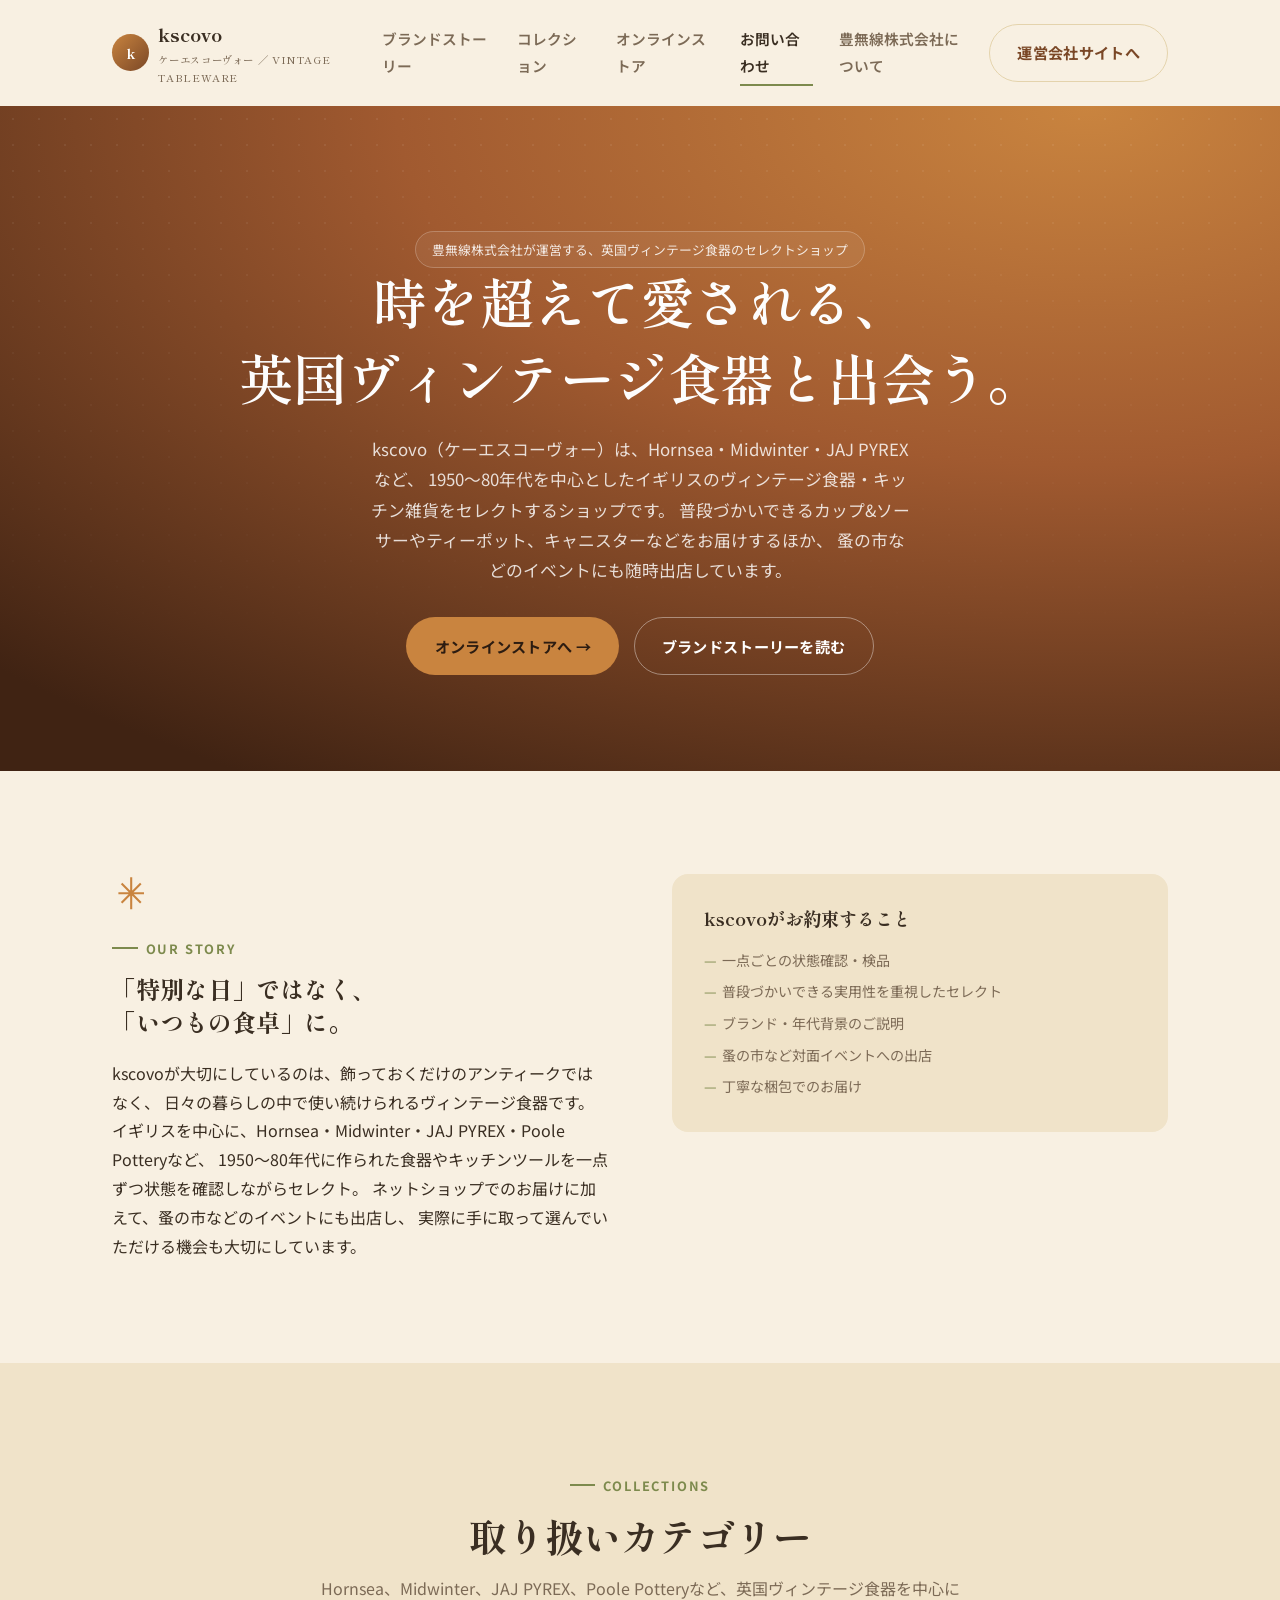
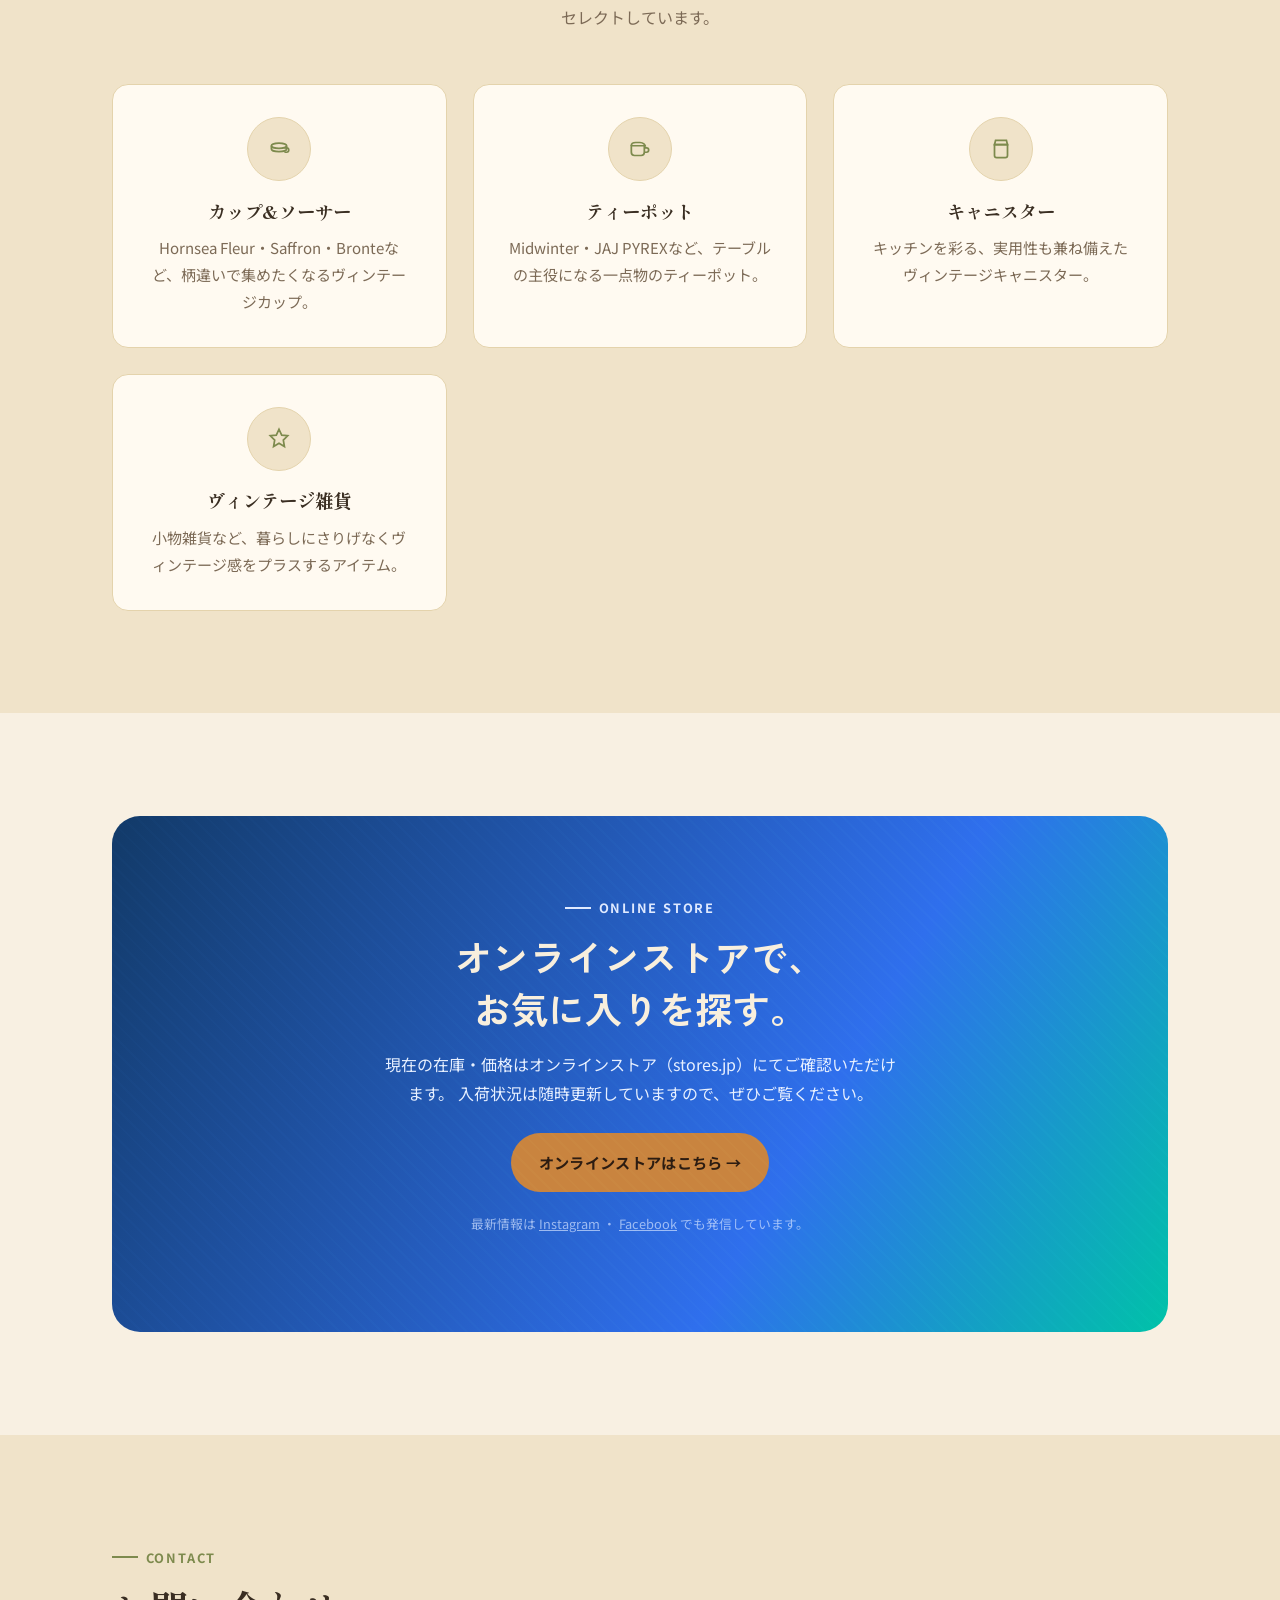
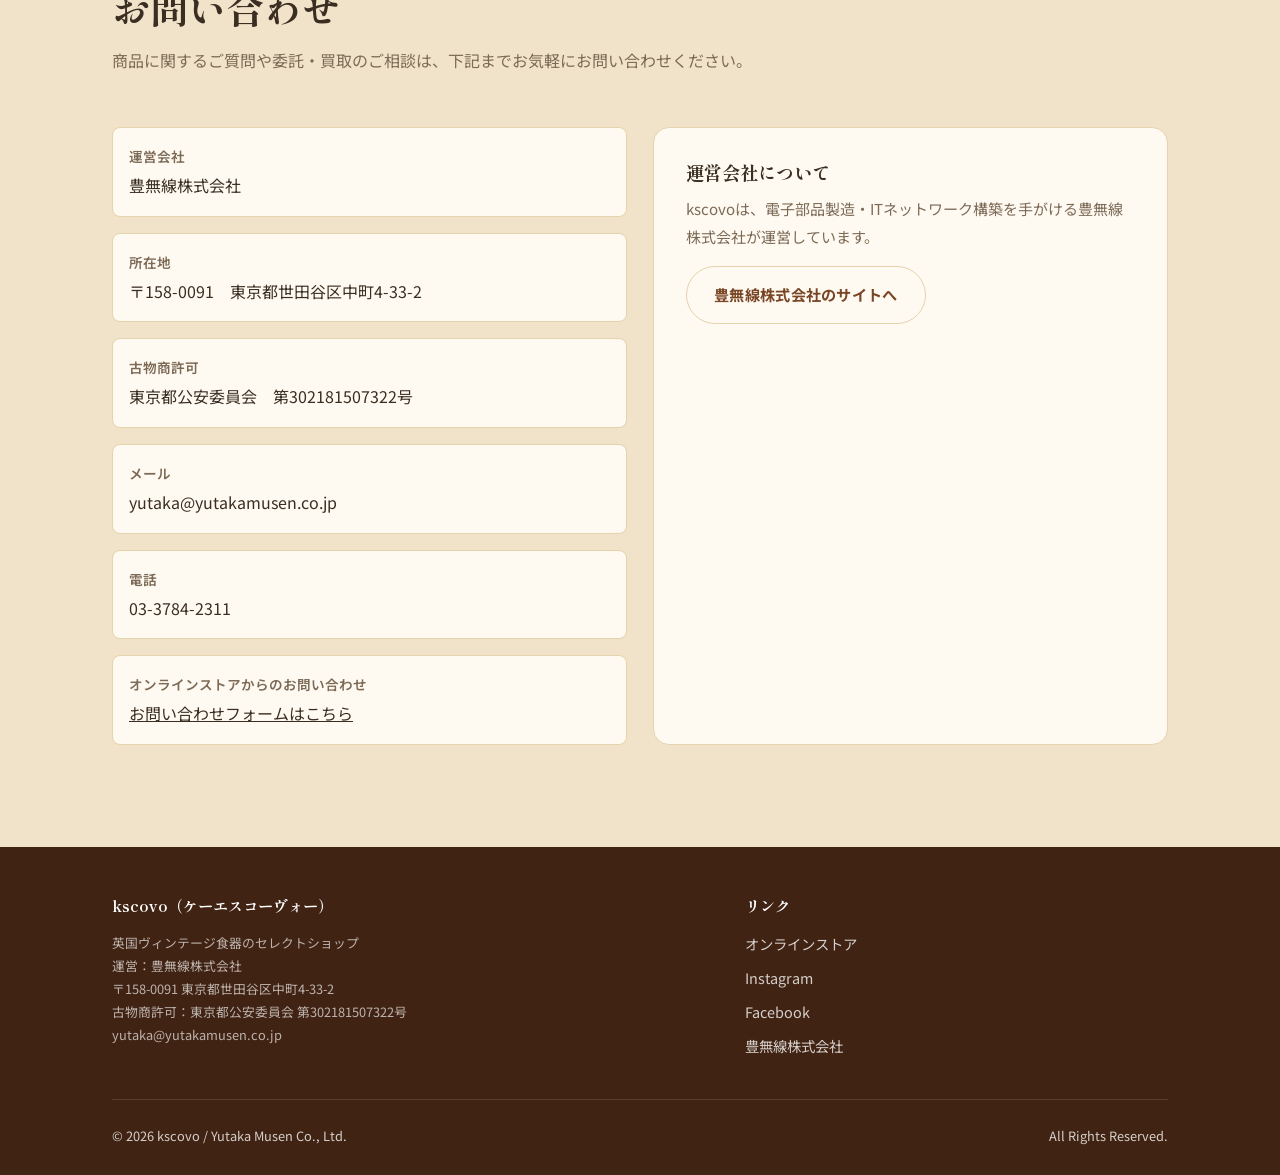
==== kscovo.html @ 1d4fbcd5 "Add files via upload" ====
<!DOCTYPE html>
<html lang="ja">
<head>
<meta charset="UTF-8">
<meta name="viewport" content="width=device-width, initial-scale=1.0">
<title>kscovo（ケーエスコーヴォー）| 英国ヴィンテージ食器のセレクトショップ ー 豊無線株式会社</title>
<meta name="description" content="kscovo（ケーエスコーヴォー）は、イギリスを中心とした1950〜80年代のヨーロッパ食器・キッチン雑貨を扱うヴィンテージセレクトショップです。豊無線株式会社が運営。">

<link rel="preconnect" href="https://fonts.googleapis.com">
<link rel="preconnect" href="https://fonts.gstatic.com" crossorigin>
<link href="https://fonts.googleapis.com/css2?family=Noto+Sans+JP:wght@400;500;600;700;800&family=Zen+Kaku+Gothic+New:wght@500;700;900&family=Shippori+Mincho:wght@500;600;700&display=swap" rel="stylesheet">

<link rel="stylesheet" href="style.css">
</head>
<body class="theme-kscovo">

<header class="site-header" data-header>
  <div class="container">
    <a class="brand" href="#top">
      <span class="brand-mark">k</span>
      <span>
        kscovo
        <small>ケーエスコーヴォー ／ VINTAGE TABLEWARE</small>
      </span>
    </a>

    <nav class="nav-links" data-nav-links>
      <a href="#story">ブランドストーリー</a>
      <a href="#collections">コレクション</a>
      <a href="#shop">オンラインストア</a>
      <a href="#contact">お問い合わせ</a>
      <a href="index.html">豊無線株式会社について</a>
    </nav>

    <div class="nav-cta">
      <a class="btn btn-outline" href="index.html">運営会社サイトへ</a>
      <button class="nav-toggle" data-nav-toggle aria-label="メニューを開く" aria-expanded="false">
        <span></span>
      </button>
    </div>
  </div>
</header>

<main id="top">

  <!-- ================= HERO ================= -->
  <section class="hero">
    <div class="container" style="text-align:center; max-width:56rem; margin-inline:auto;">
      <div class="reveal is-visible">
        <span class="hero-badge" style="margin-bottom:1.5rem;">豊無線株式会社が運営する、英国ヴィンテージ食器のセレクトショップ</span>
        <h1 style="font-family:'Shippori Mincho',serif; font-weight:600;">時を超えて愛される、<br>英国ヴィンテージ食器と出会う。</h1>
        <p class="lead" style="margin-inline:auto;">
          kscovo（ケーエスコーヴォー）は、Hornsea・Midwinter・JAJ PYREXなど、
          1950〜80年代を中心としたイギリスのヴィンテージ食器・キッチン雑貨をセレクトするショップです。
          普段づかいできるカップ&amp;ソーサーやティーポット、キャニスターなどをお届けするほか、
          蚤の市などのイベントにも随時出店しています。
        </p>
        <div class="hero-actions" style="justify-content:center;">
          <a class="btn btn-accent" href="https://kscovo.stores.jp/" target="_blank" rel="noopener">オンラインストアへ →</a>
          <a class="btn btn-ghost" href="#story">ブランドストーリーを読む</a>
        </div>
      </div>
    </div>
  </section>

  <!-- ================= ブランドストーリー ================= -->
  <section class="section" id="story">
    <div class="container">
      <div class="about-lead">
        <div class="reveal">
          <svg class="ornament" viewBox="0 0 24 24" fill="none" stroke="currentColor" stroke-width="1.3"><path d="M12 2v20M4 12h16M6 6l12 12M18 6L6 18"/></svg>
          <span class="eyebrow">Our Story</span>
          <h2>「特別な日」ではなく、<br>「いつもの食卓」に。</h2>
          <p style="margin-top:1.25rem;">
            kscovoが大切にしているのは、飾っておくだけのアンティークではなく、
            日々の暮らしの中で使い続けられるヴィンテージ食器です。
            イギリスを中心に、Hornsea・Midwinter・JAJ PYREX・Poole Potteryなど、
            1950〜80年代に作られた食器やキッチンツールを一点ずつ状態を確認しながらセレクト。
            ネットショップでのお届けに加えて、蚤の市などのイベントにも出店し、
            実際に手に取って選んでいただける機会も大切にしています。
          </p>
        </div>
        <div class="reveal">
          <div class="card" style="background:var(--color-bg-alt); border:none;">
            <h3 style="margin-bottom:1rem;">kscovoがお約束すること</h3>
            <ul style="margin-top:0;">
              <li>一点ごとの状態確認・検品</li>
              <li>普段づかいできる実用性を重視したセレクト</li>
              <li>ブランド・年代背景のご説明</li>
              <li>蚤の市など対面イベントへの出店</li>
              <li>丁寧な梱包でのお届け</li>
            </ul>
          </div>
        </div>
      </div>
    </div>
  </section>

  <!-- ================= コレクション ================= -->
  <section class="section section--alt" id="collections">
    <div class="container">
      <div class="section-head center reveal">
        <span class="eyebrow">Collections</span>
        <h2>取り扱いカテゴリー</h2>
        <p>Hornsea、Midwinter、JAJ PYREX、Poole Potteryなど、英国ヴィンテージ食器を中心にセレクトしています。</p>
      </div>

      <div class="grid grid-3">
        <div class="card icon-card reveal">
          <div class="icon-circle" aria-hidden="true">
            <svg width="26" height="26" viewBox="0 0 24 24" fill="none" stroke="currentColor" stroke-width="1.6"><ellipse cx="12" cy="9" rx="7" ry="2.5"/><path d="M5 9v3c0 1.4 3.1 2.5 7 2.5s7-1.1 7-2.5V9"/><path d="M17 11h2a2 2 0 0 1 0 4h-2"/></svg>
          </div>
          <h3>カップ&amp;ソーサー</h3>
          <p>Hornsea Fleur・Saffron・Bronteなど、柄違いで集めたくなるヴィンテージカップ。</p>
        </div>
        <div class="card icon-card reveal">
          <div class="icon-circle" aria-hidden="true">
            <svg width="26" height="26" viewBox="0 0 24 24" fill="none" stroke="currentColor" stroke-width="1.6"><path d="M4 9c0-2 2-3 4-3h4c3 0 5 2 5 4"/><path d="M4 9h12v6a3 3 0 0 1-3 3H7a3 3 0 0 1-3-3V9Z"/><path d="M16 11h2a2 2 0 0 1 0 4h-2"/></svg>
          </div>
          <h3>ティーポット</h3>
          <p>Midwinter・JAJ PYREXなど、テーブルの主役になる一点物のティーポット。</p>
        </div>
        <div class="card icon-card reveal">
          <div class="icon-circle" aria-hidden="true">
            <svg width="26" height="26" viewBox="0 0 24 24" fill="none" stroke="currentColor" stroke-width="1.6"><path d="M7 4h10l1 4H6l1-4Z"/><path d="M6 8h12v10a2 2 0 0 1-2 2H8a2 2 0 0 1-2-2V8Z"/></svg>
          </div>
          <h3>キャニスター</h3>
          <p>キッチンを彩る、実用性も兼ね備えたヴィンテージキャニスター。</p>
        </div>
        <div class="card icon-card reveal">
          <div class="icon-circle" aria-hidden="true">
            <svg width="26" height="26" viewBox="0 0 24 24" fill="none" stroke="currentColor" stroke-width="1.6"><path d="M12 3l2.5 5.5L20 9l-4 4 1 6-5-3-5 3 1-6-4-4 5.5-.5L12 3Z"/></svg>
          </div>
          <h3>ヴィンテージ雑貨</h3>
          <p>小物雑貨など、暮らしにさりげなくヴィンテージ感をプラスするアイテム。</p>
        </div>
      </div>
    </div>
  </section>

  <!-- ================= オンラインストア誘導 ================= -->
  <section class="section" id="shop">
    <div class="container">
      <div class="kscovo-teaser reveal" style="background:linear-gradient(120deg,#123a68,#2f6fed 65%,#00c2a8); grid-template-columns:1fr;">
        <div class="text-center" style="max-width:36rem;margin-inline:auto;">
          <span class="eyebrow" style="color:#dfeaff;">Online Store</span>
          <h2 style="font-family:'Zen Kaku Gothic New',sans-serif;">オンラインストアで、<br>お気に入りを探す。</h2>
          <p style="color:#e7f0ff;">
            現在の在庫・価格はオンラインストア（stores.jp）にてご確認いただけます。
            入荷状況は随時更新していますので、ぜひご覧ください。
          </p>
          <a class="btn btn-accent" href="https://kscovo.stores.jp/" target="_blank" rel="noopener">オンラインストアはこちら →</a>
          <p class="small-note" style="color:#cfe0ffb3;margin-top:1.25rem;">
            最新情報は
            <a href="https://instagram.com/kscovo12/" target="_blank" rel="noopener" style="text-decoration:underline;">Instagram</a>
            ・
            <a href="https://www.facebook.com/Kscovo-765673630228740" target="_blank" rel="noopener" style="text-decoration:underline;">Facebook</a>
            でも発信しています。
          </p>
        </div>
      </div>
    </div>
  </section>

  <!-- ================= お問い合わせ ================= -->
  <section class="section section--alt" id="contact">
    <div class="container">
      <div class="section-head reveal">
        <span class="eyebrow">Contact</span>
        <h2>お問い合わせ</h2>
        <p>商品に関するご質問や委託・買取のご相談は、下記までお気軽にお問い合わせください。</p>
      </div>

      <div class="contact-grid reveal">
        <ul class="contact-list">
          <li>
            <div>
              <b>運営会社</b>
              豊無線株式会社
            </div>
          </li>
          <li>
            <div>
              <b>所在地</b>
              〒158-0091　東京都世田谷区中町4-33-2
            </div>
          </li>
          <li>
            <div>
              <b>古物商許可</b>
              東京都公安委員会　第302181507322号
            </div>
          </li>
          <li>
            <div>
              <b>メール</b>
              yutaka@yutakamusen.co.jp
            </div>
          </li>
          <li>
            <div>
              <b>電話</b>
              03-3784-2311
            </div>
          </li>
          <li>
            <div>
              <b>オンラインストアからのお問い合わせ</b>
              <a href="https://kscovo.stores.jp/inquiry" target="_blank" rel="noopener" style="text-decoration:underline;">お問い合わせフォームはこちら</a>
            </div>
          </li>
        </ul>
        <div class="card" style="background:var(--color-surface);">
          <h3>運営会社について</h3>
          <p>kscovoは、電子部品製造・ITネットワーク構築を手がける豊無線株式会社が運営しています。</p>
          <a class="btn btn-outline" href="index.html" style="margin-top:1rem;">豊無線株式会社のサイトへ</a>
        </div>
      </div>
    </div>
  </section>
</main>

<footer class="site-footer">
  <div class="container">
    <div class="footer-grid" style="grid-template-columns:1.4fr 1fr;">
      <div>
        <h4>kscovo（ケーエスコーヴォー）</h4>
        <p class="small-note" style="color:rgba(255,255,255,.65);max-width:26rem;">
          英国ヴィンテージ食器のセレクトショップ<br>
          運営：豊無線株式会社<br>
          〒158-0091 東京都世田谷区中町4-33-2<br>
          古物商許可：東京都公安委員会 第302181507322号<br>
          yutaka@yutakamusen.co.jp
        </p>
      </div>
      <div>
        <h4>リンク</h4>
        <ul>
          <li><a href="https://kscovo.stores.jp/" target="_blank" rel="noopener">オンラインストア</a></li>
          <li><a href="https://instagram.com/kscovo12/" target="_blank" rel="noopener">Instagram</a></li>
          <li><a href="https://www.facebook.com/Kscovo-765673630228740" target="_blank" rel="noopener">Facebook</a></li>
          <li><a href="index.html">豊無線株式会社</a></li>
        </ul>
      </div>
    </div>
    <div class="footer-bottom">
      <span>&copy; <span data-year>2026</span> kscovo / Yutaka Musen Co., Ltd.</span>
      <span>All Rights Reserved.</span>
    </div>
  </div>
</footer>

<script src="script.js"></script>
</body>
</html>
---- style.css ----
/* =========================================================
   豊無線株式会社 コーポレートサイト / kscovo ブランドサイト 共通CSS
   - ビルド不要の素の CSS のみ。CDNはGoogle Fontsのみ利用（無料・維持コストほぼ0）
   - body の class (theme-corp / theme-kscovo) で配色・フォントを切替える
     ことで、1本のCSSファイルで「本業サイト」と「kscovoブランド」の
     まったく違う世界観を両立させています。
   ========================================================= */

:root{
  --font-sans: "Noto Sans JP", "Hiragino Kaku Gothic ProN", sans-serif;
  --font-display: "Zen Kaku Gothic New", var(--font-sans);

  --container: 1120px;
  --radius-sm: 8px;
  --radius-md: 16px;
  --radius-lg: 28px;
  --gap: clamp(1rem, 2vw, 1.75rem);
  --section-pad: clamp(3.5rem, 8vw, 7rem);
  --ease: cubic-bezier(.4,0,.2,1);
}

/* ---------- テーマ: 豊無線（本業サイト） ---------- */
body.theme-corp{
  --color-bg: #f6f9fc;
  --color-bg-alt: #eaf0f7;
  --color-surface: #ffffff;
  --color-text: #17222e;
  --color-text-muted: #56677a;
  --color-primary: #123a68;
  --color-primary-dark: #0b2444;
  --color-accent: #00c2a8;
  --color-accent-2: #2f6fed;
  --color-border: #dde6ef;
  --hero-gradient: radial-gradient(120% 120% at 10% 0%, #123a68 0%, #0b2444 45%, #071626 100%);
}

/* ---------- テーマ: kscovo（1950-80s 英国ヴィンテージ食器ブランド） ---------- */
/* 実店舗 kscovo.stores.jp のテイスト(Hornsea/Midwinterなどの英国ヴィンテージ
   食器らしい、マスタード×テラコッタ×オリーブの温かみあるレトロトーン)に寄せています */
body.theme-kscovo{
  --font-display: "Shippori Mincho", serif;
  --color-bg: #f8f0e2;
  --color-bg-alt: #f0e3c9;
  --color-surface: #fffaf1;
  --color-text: #3a2e22;
  --color-text-muted: #7c6a56;
  --color-primary: #7a4726;
  --color-primary-dark: #402313;
  --color-accent: #c9843f;
  --color-accent-2: #7d8a4d;
  --color-border: #e4d3ac;
  --hero-gradient: radial-gradient(120% 120% at 85% 0%, #c9843f 0%, #a15a30 45%, #402313 100%);
}

*,*::before,*::after{ box-sizing:border-box; }
html{ scroll-behavior:smooth; }
@media (prefers-reduced-motion: reduce){
  html{ scroll-behavior:auto; }
  *{ animation-duration:.001ms !important; transition-duration:.001ms !important; }
}

body{
  margin:0;
  font-family:var(--font-sans);
  background:var(--color-bg);
  color:var(--color-text);
  line-height:1.8;
  -webkit-font-smoothing:antialiased;
  font-size:16px;
}

img,svg{ display:block; max-width:100%; }
a{ color:inherit; text-decoration:none; }
ul{ margin:0; padding:0; list-style:none; }
h1,h2,h3,h4{ font-family:var(--font-display); line-height:1.4; margin:0; }
p{ margin:0; }

.container{
  width:100%;
  max-width:var(--container);
  margin-inline:auto;
  padding-inline:clamp(1.25rem, 4vw, 2rem);
}

.section{ padding-block:var(--section-pad); }
.section--alt{ background:var(--color-bg-alt); }

.eyebrow{
  display:inline-flex; align-items:center; gap:.5rem;
  font-size:.8rem; letter-spacing:.14em; font-weight:700;
  color:var(--color-accent-2, var(--color-accent));
  text-transform:uppercase;
  margin-bottom:.75rem;
}
.eyebrow::before{ content:""; width:1.6rem; height:2px; background:currentColor; display:inline-block; }

.section-head{ max-width:640px; margin-bottom:clamp(2rem,5vw,3.25rem); }
.section-head h2{ font-size:clamp(1.6rem,3.2vw,2.4rem); margin-bottom:.75rem; }
.section-head p{ color:var(--color-text-muted); font-size:1rem; }
.section-head.center{ margin-inline:auto; text-align:center; }

/* ---------- ボタン ---------- */
.btn{
  display:inline-flex; align-items:center; gap:.6rem;
  padding:.9rem 1.7rem; border-radius:999px;
  font-weight:700; font-size:.95rem; letter-spacing:.02em;
  border:1px solid transparent; cursor:pointer;
  transition:transform .25s var(--ease), box-shadow .25s var(--ease), background .25s var(--ease), color .25s var(--ease);
  white-space:nowrap;
}
.btn:hover{ transform:translateY(-2px); }
.btn-primary{ background:var(--color-primary); color:#fff; box-shadow:0 10px 24px -10px color-mix(in srgb, var(--color-primary) 70%, transparent); }
.btn-primary:hover{ background:var(--color-primary-dark); }
.btn-accent{ background:var(--color-accent); color:#0b2444; }
.theme-kscovo .btn-accent{ color:#2c1c11; }
.btn-accent:hover{ filter:brightness(1.08); }
.btn-ghost{ background:transparent; color:var(--color-on-dark, #fff); border-color:color-mix(in srgb, currentColor 40%, transparent); }
.btn-outline{ background:transparent; color:var(--color-primary); border-color:var(--color-border); }
.btn-outline:hover{ background:var(--color-surface); border-color:var(--color-primary); }
.btn-block{ width:100%; justify-content:center; }

/* ---------- ヘッダー / ナビ ---------- */
.site-header{
  position:sticky; top:0; z-index:100;
  padding-block:1.1rem;
  transition:background .3s var(--ease), box-shadow .3s var(--ease), padding .3s var(--ease), backdrop-filter .3s var(--ease);
}
.site-header .container{ display:flex; align-items:center; justify-content:space-between; gap:1rem; }
.site-header.is-scrolled{
  background:color-mix(in srgb, var(--color-bg) 82%, transparent);
  backdrop-filter:blur(14px);
  box-shadow:0 8px 24px -18px rgba(0,0,0,.35);
  padding-block:.7rem;
}
.brand{ display:flex; align-items:center; gap:.6rem; font-family:var(--font-display); font-weight:800; font-size:1.15rem; }
.brand-mark{
  width:2.3rem; height:2.3rem; border-radius:9px;
  background:linear-gradient(135deg, var(--color-primary), var(--color-accent));
  color:#fff; display:flex; align-items:center; justify-content:center;
  font-size:.85rem; font-weight:800; letter-spacing:-.02em;
  flex:none;
}
.theme-kscovo .brand-mark{ border-radius:50%; background:linear-gradient(135deg, var(--color-accent), var(--color-primary)); }
.brand small{ display:block; font-size:.65rem; font-weight:500; color:var(--color-text-muted); letter-spacing:.06em; }

.nav-links{ display:flex; align-items:center; gap:clamp(1rem,2vw,2rem); }
.nav-links a{
  font-size:.92rem; font-weight:600; color:var(--color-text-muted);
  position:relative; padding:.3rem 0; transition:color .2s;
}
.nav-links a::after{
  content:""; position:absolute; left:0; bottom:-2px; height:2px; width:0;
  background:var(--color-accent-2, var(--color-accent)); transition:width .25s var(--ease);
}
.nav-links a:hover,.nav-links a.active{ color:var(--color-text); }
.nav-links a:hover::after,.nav-links a.active::after{ width:100%; }
.nav-cta{ display:flex; align-items:center; gap:.75rem; }

.nav-toggle{
  display:none; width:2.6rem; height:2.6rem; border-radius:8px;
  border:1px solid var(--color-border); background:var(--color-surface);
  align-items:center; justify-content:center; cursor:pointer;
}
.nav-toggle span, .nav-toggle span::before, .nav-toggle span::after{
  content:""; display:block; width:18px; height:2px; background:var(--color-text);
  position:relative; transition:transform .25s var(--ease), opacity .25s var(--ease);
}
.nav-toggle span::before{ position:absolute; top:-6px; }
.nav-toggle span::after{ position:absolute; top:6px; }
.nav-toggle[aria-expanded="true"] span{ background:transparent; }
.nav-toggle[aria-expanded="true"] span::before{ transform:translateY(6px) rotate(45deg); }
.nav-toggle[aria-expanded="true"] span::after{ transform:translateY(-6px) rotate(-45deg); }

@media (max-width: 860px){
  .nav-links{
    position:fixed; inset:0 0 0 auto; width:min(78vw,320px); height:100vh;
    background:var(--color-surface); flex-direction:column; align-items:flex-start;
    padding:6.5rem 2rem 2rem; gap:1.5rem; box-shadow:-16px 0 40px -20px rgba(0,0,0,.35);
    transform:translateX(100%); transition:transform .35s var(--ease);
  }
  .nav-links.is-open{ transform:translateX(0); }
  .nav-toggle{ display:inline-flex; }
  .nav-cta .btn-outline{ display:none; }
}

/* ---------- ヒーロー ---------- */
.hero{
  position:relative; overflow:hidden; color:#fdfdfd;
  background:var(--hero-gradient);
  padding-block:clamp(4.5rem,10vw,8rem) clamp(3.5rem,8vw,6rem);
}
.hero::before{
  content:""; position:absolute; inset:0; opacity:.5; pointer-events:none;
  background-image:radial-gradient(rgba(255,255,255,.14) 1px, transparent 1px);
  background-size:26px 26px;
  mask-image:linear-gradient(to bottom, black, transparent 85%);
}
.hero-grid{ position:relative; display:grid; gap:clamp(2rem,5vw,3rem); grid-template-columns:1.1fr .9fr; align-items:center; }
.hero h1{ font-size:clamp(2rem,4.6vw,3.4rem); letter-spacing:-.01em; margin-bottom:1.2rem; }
.hero h1 em{ font-style:normal; color:var(--color-accent); }
.hero p.lead{ color:rgba(255,255,255,.82); font-size:1.05rem; max-width:34rem; margin-bottom:2rem; }
.hero-actions{ display:flex; flex-wrap:wrap; gap:.9rem; }
.hero-badges{ display:flex; flex-wrap:wrap; gap:.6rem; margin-top:2.5rem; }
.hero-badge{
  border:1px solid rgba(255,255,255,.22); border-radius:999px; padding:.5rem 1rem;
  font-size:.8rem; color:rgba(255,255,255,.85); background:rgba(255,255,255,.06);
}
.hero-panel{
  background:rgba(255,255,255,.06); border:1px solid rgba(255,255,255,.16);
  border-radius:var(--radius-lg); padding:clamp(1.5rem,3vw,2.25rem);
  backdrop-filter:blur(6px);
}
.hero-panel dl{ display:grid; grid-template-columns:auto 1fr; gap:.9rem 1.2rem; margin:0; }
.hero-panel dt{ color:rgba(255,255,255,.6); font-size:.82rem; }
.hero-panel dd{ margin:0; font-weight:700; font-size:.95rem; }
@media (max-width:860px){ .hero-grid{ grid-template-columns:1fr; } }

/* ---------- カード共通 ---------- */
.grid{ display:grid; gap:var(--gap); }
.grid-3{ grid-template-columns:repeat(3,1fr); }
.grid-2{ grid-template-columns:repeat(2,1fr); }
@media (max-width:960px){ .grid-3{ grid-template-columns:repeat(2,1fr); } }
@media (max-width:640px){ .grid-3, .grid-2{ grid-template-columns:1fr; } }

.card{
  background:var(--color-surface); border:1px solid var(--color-border);
  border-radius:var(--radius-md); padding:clamp(1.5rem,2.6vw,2rem);
  transition:transform .3s var(--ease), box-shadow .3s var(--ease), border-color .3s var(--ease);
}
.card:hover{ transform:translateY(-6px); box-shadow:0 24px 44px -28px rgba(15,30,50,.35); border-color:transparent; }
.card-icon{
  width:3rem; height:3rem; border-radius:12px; display:flex; align-items:center; justify-content:center;
  background:color-mix(in srgb, var(--color-accent) 16%, transparent); color:var(--color-primary); margin-bottom:1.25rem;
}
.card h3{ font-size:1.15rem; margin-bottom:.6rem; }
.card p{ color:var(--color-text-muted); font-size:.94rem; }
.card ul{ margin-top:.9rem; display:grid; gap:.4rem; }
.card ul li{ font-size:.88rem; color:var(--color-text-muted); padding-left:1.1rem; position:relative; }
.card ul li::before{ content:"—"; position:absolute; left:0; color:var(--color-accent-2,var(--color-accent)); }

.badge-new{
  display:inline-block; font-size:.68rem; font-weight:800; letter-spacing:.06em;
  background:var(--color-accent); color:#0b2444; padding:.25rem .55rem; border-radius:6px; margin-bottom:.75rem;
}
.theme-kscovo .badge-new{ color:#2c1c11; }

/* ---------- kscovo 誘導セクション（本業サイト内） ---------- */
.kscovo-teaser{
  position:relative; overflow:hidden; border-radius:var(--radius-lg);
  background:linear-gradient(120deg,#402313,#a15a30 55%,#c9843f);
  color:#f8efdd; padding:clamp(2.5rem,6vw,4.5rem);
  display:grid; gap:2rem; grid-template-columns:1.2fr .8fr; align-items:center;
}
.kscovo-teaser::after{
  content:""; position:absolute; inset:0; opacity:.5; mix-blend-mode:overlay; pointer-events:none;
  background-image:repeating-linear-gradient(45deg, rgba(255,255,255,.05) 0 2px, transparent 2px 10px);
}
.kscovo-teaser .eyebrow{ color:#e8c98a; }
.kscovo-teaser h2{ font-family:"Shippori Mincho", serif; font-size:clamp(1.6rem,3.4vw,2.3rem); margin-bottom:1rem; }
.kscovo-teaser p{ color:#e9d9bf; margin-bottom:1.6rem; max-width:32rem; }
.kscovo-teaser-visual{
  aspect-ratio:4/5; border:1px solid rgba(255,255,255,.25); border-radius:var(--radius-md);
  background:radial-gradient(circle at 30% 20%, rgba(255,255,255,.18), transparent 60%), linear-gradient(160deg, rgba(255,255,255,.08), transparent);
  display:flex; align-items:center; justify-content:center;
}
@media (max-width:860px){ .kscovo-teaser{ grid-template-columns:1fr; } .kscovo-teaser-visual{ order:-1; aspect-ratio:16/9; } }

/* ---------- 情報テーブル(会社概要) ---------- */
.info-table{ width:100%; border-collapse:collapse; }
.info-table th,.info-table td{
  text-align:left; padding:1rem 1.1rem; border-bottom:1px solid var(--color-border); font-size:.94rem; vertical-align:top;
}
.info-table th{ width:9.5rem; color:var(--color-text-muted); font-weight:600; }
@media (max-width:640px){
  .info-table, .info-table tbody, .info-table tr, .info-table th, .info-table td{ display:block; width:auto; }
  .info-table th{ padding-bottom:.2rem; border-bottom:none; }
  .info-table td{ padding-top:0; padding-bottom:1.1rem; }
}

/* ---------- タイムライン(お知らせ) ---------- */
.news-list{ display:grid; gap:0; border-top:1px solid var(--color-border); }
.news-item{
  display:grid; grid-template-columns:8rem auto 1fr; gap:1rem; align-items:baseline;
  padding:1.15rem 0; border-bottom:1px solid var(--color-border);
}
.news-item time{ color:var(--color-text-muted); font-size:.85rem; }
.news-tag{
  font-size:.72rem; font-weight:700; padding:.2rem .6rem; border-radius:999px; white-space:nowrap;
  background:color-mix(in srgb, var(--color-accent) 18%, transparent); color:var(--color-primary);
}
@media (max-width:640px){ .news-item{ grid-template-columns:1fr; gap:.4rem; } }

/* ---------- アクセス/連絡先 ---------- */
.contact-grid{ display:grid; grid-template-columns:1fr 1fr; gap:var(--gap); }
@media (max-width:860px){ .contact-grid{ grid-template-columns:1fr; } }
.map-frame{ border-radius:var(--radius-md); overflow:hidden; border:1px solid var(--color-border); }
.map-frame iframe{ width:100%; height:100%; min-height:320px; border:0; display:block; }
.contact-list{ display:grid; gap:1rem; }
.contact-list li{ display:flex; gap:.9rem; padding:1rem; background:var(--color-surface); border:1px solid var(--color-border); border-radius:var(--radius-sm); }
.contact-list b{ display:block; font-size:.85rem; color:var(--color-text-muted); margin-bottom:.15rem; font-weight:600; }

/* ---------- フッター ---------- */
.site-footer{ background:var(--color-primary-dark); color:rgba(255,255,255,.78); padding-block:3rem 1.75rem; }
.site-footer a:hover{ color:#fff; }
.footer-grid{ display:grid; grid-template-columns:1.4fr 1fr 1fr; gap:2.5rem; padding-bottom:2rem; border-bottom:1px solid rgba(255,255,255,.12); margin-bottom:1.5rem; }
.footer-grid h4{ color:#fff; font-size:.95rem; margin-bottom:.9rem; }
.footer-grid li{ margin-bottom:.5rem; font-size:.9rem; }
.footer-bottom{ display:flex; justify-content:space-between; flex-wrap:wrap; gap:.5rem; font-size:.8rem; }
@media (max-width:768px){ .footer-grid{ grid-template-columns:1fr; } }

/* ---------- スクロールリビール ---------- */
.reveal{ opacity:0; transform:translateY(24px); transition:opacity .7s var(--ease), transform .7s var(--ease); }
.reveal.is-visible{ opacity:1; transform:translateY(0); }

/* ---------- kscovo固有 装飾 ---------- */
.theme-kscovo .divider{
  width:100%; height:1px; margin-block:clamp(2rem,5vw,3.5rem);
  background:linear-gradient(90deg, transparent, var(--color-border) 20%, var(--color-border) 80%, transparent);
}
.ornament{ width:2.4rem; height:2.4rem; color:var(--color-accent); margin-bottom:1rem; }

.about-lead{ display:grid; grid-template-columns:1fr 1fr; gap:clamp(2rem,5vw,4rem); align-items:start; }
@media (max-width:860px){ .about-lead{ grid-template-columns:1fr; } }
.stat-row{ display:grid; grid-template-columns:repeat(3,1fr); gap:1.25rem; margin-top:1.75rem; }
@media (max-width:640px){ .stat-row{ grid-template-columns:1fr 1fr; } }
.stat{ padding:1rem 1.1rem; background:var(--color-surface); border:1px solid var(--color-border); border-radius:var(--radius-sm); }
.stat b{ display:block; font-size:1.4rem; font-family:var(--font-display); color:var(--color-primary); }
.stat span{ font-size:.8rem; color:var(--color-text-muted); }

/* ---------- kscovo: カテゴリー(アイコン) ---------- */
.icon-card{ text-align:center; }
.icon-circle{
  width:4rem; height:4rem; margin:0 auto 1.1rem; border-radius:50%;
  background:var(--color-bg-alt); border:1px solid var(--color-border);
  display:flex; align-items:center; justify-content:center; color:var(--color-accent-2, var(--color-accent));
}

/* ---------- 営業品目タグ ---------- */
.tag-list{ display:flex; flex-wrap:wrap; gap:.55rem; margin:0; padding:0; list-style:none; }
.tag-pill{
  font-size:.82rem; padding:.45rem .95rem; border-radius:999px;
  background:var(--color-bg-alt); border:1px solid var(--color-border); color:var(--color-text-muted);
}

/* ---------- ユーティリティ ---------- */
.text-center{ text-align:center; }
.mt-lg{ margin-top:var(--section-pad); }
.small-note{ font-size:.8rem; color:var(--color-text-muted); }
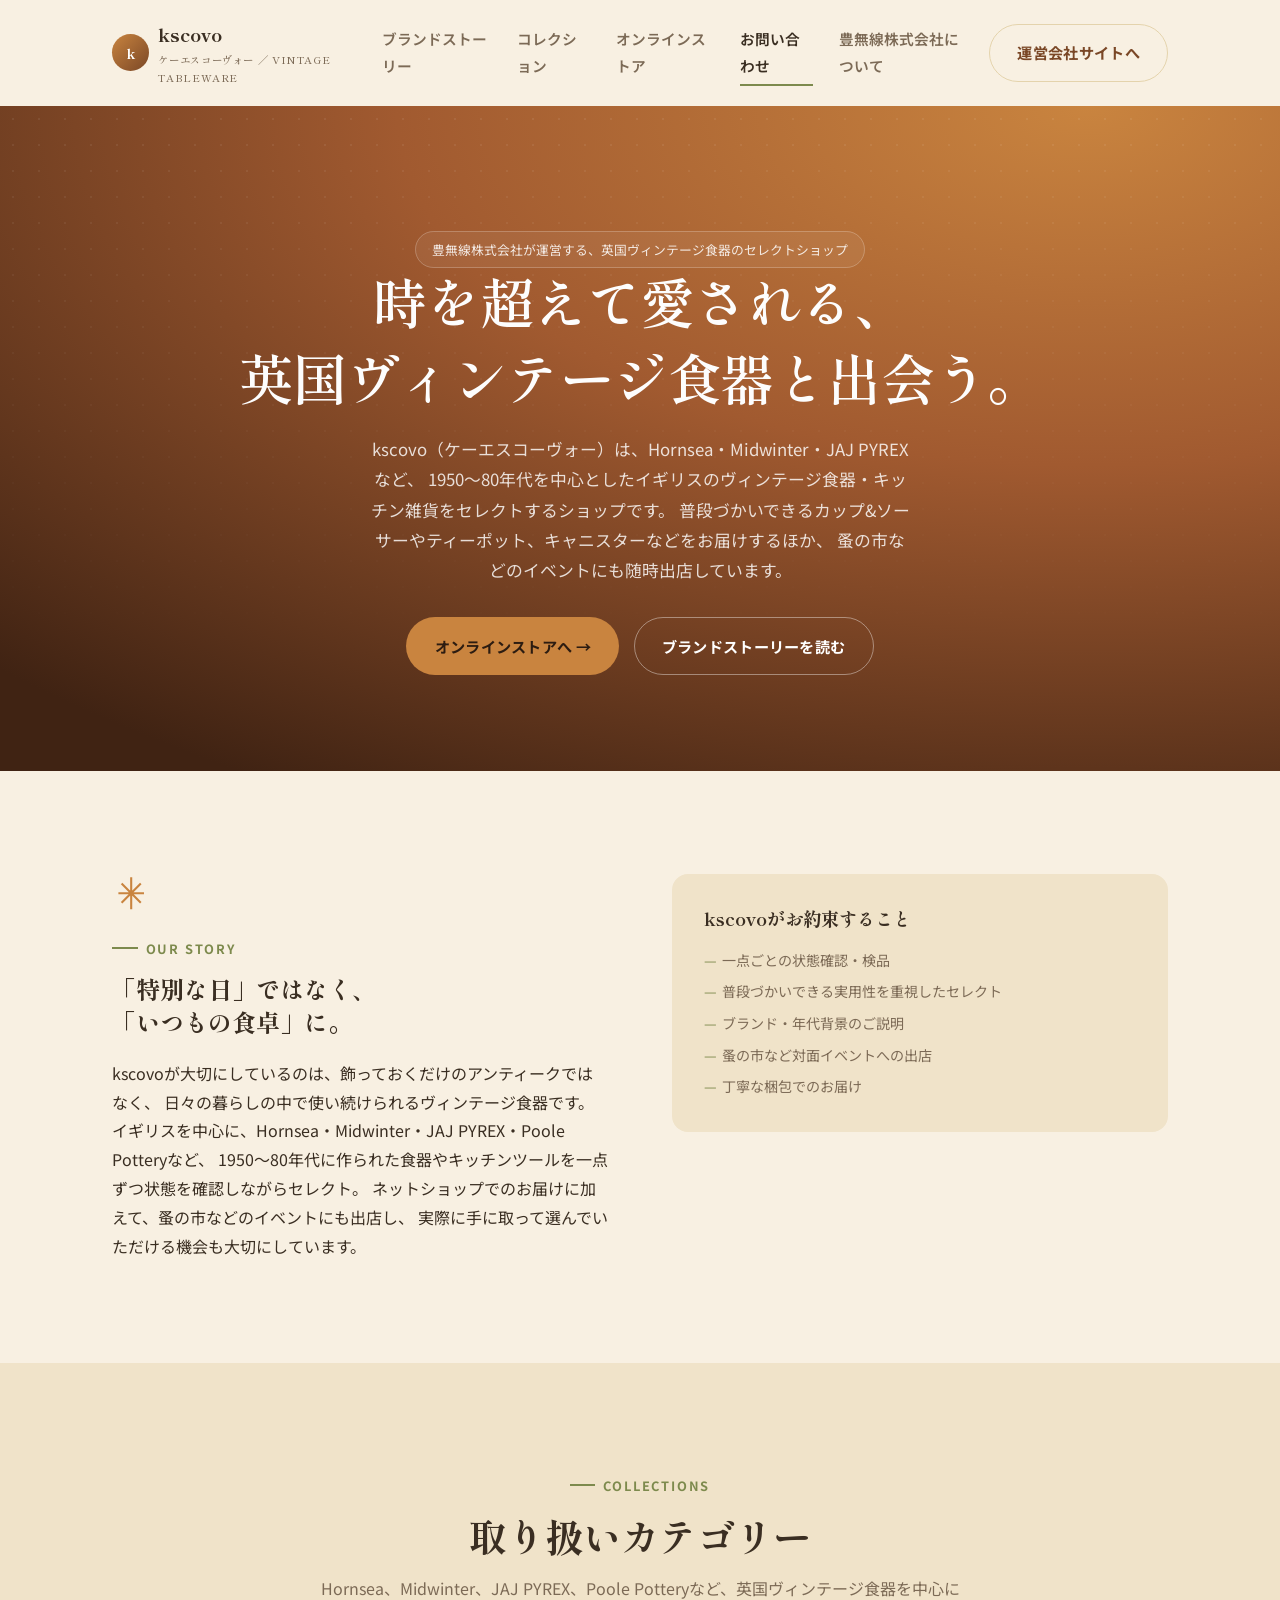
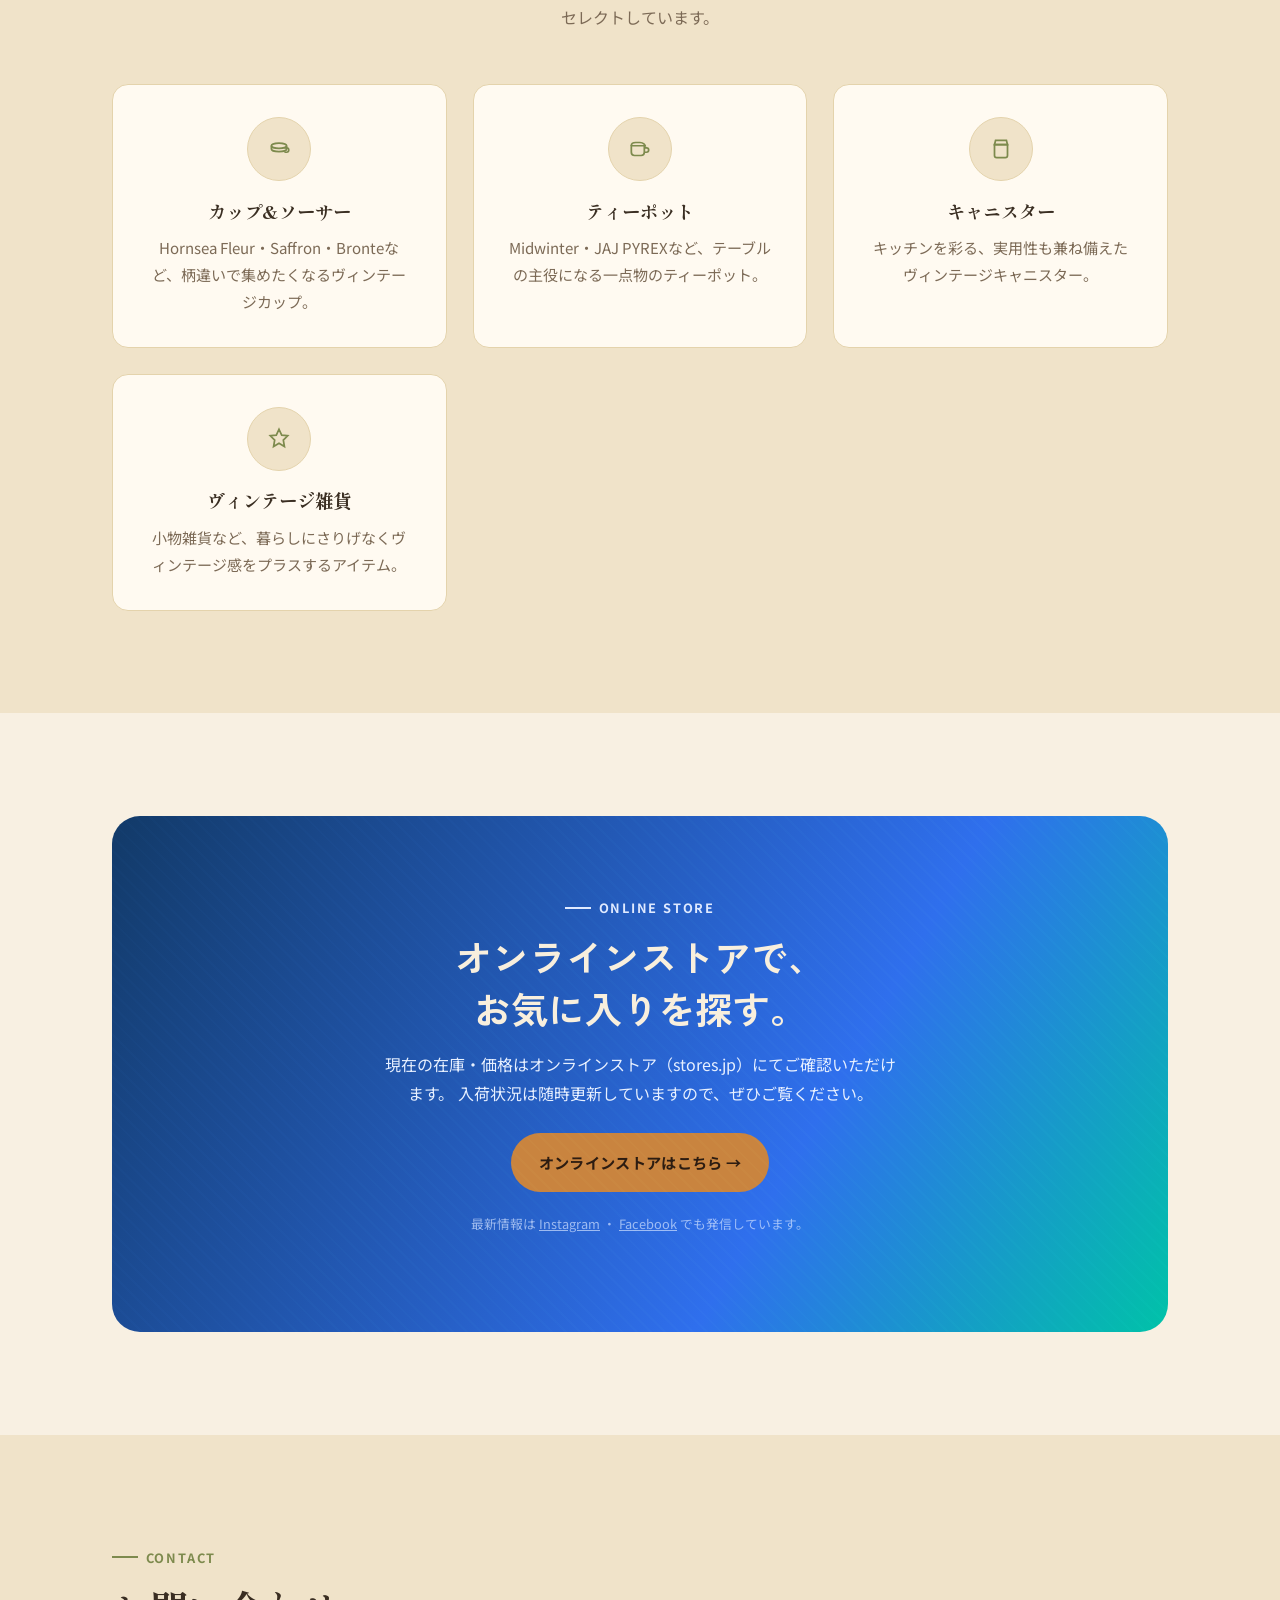
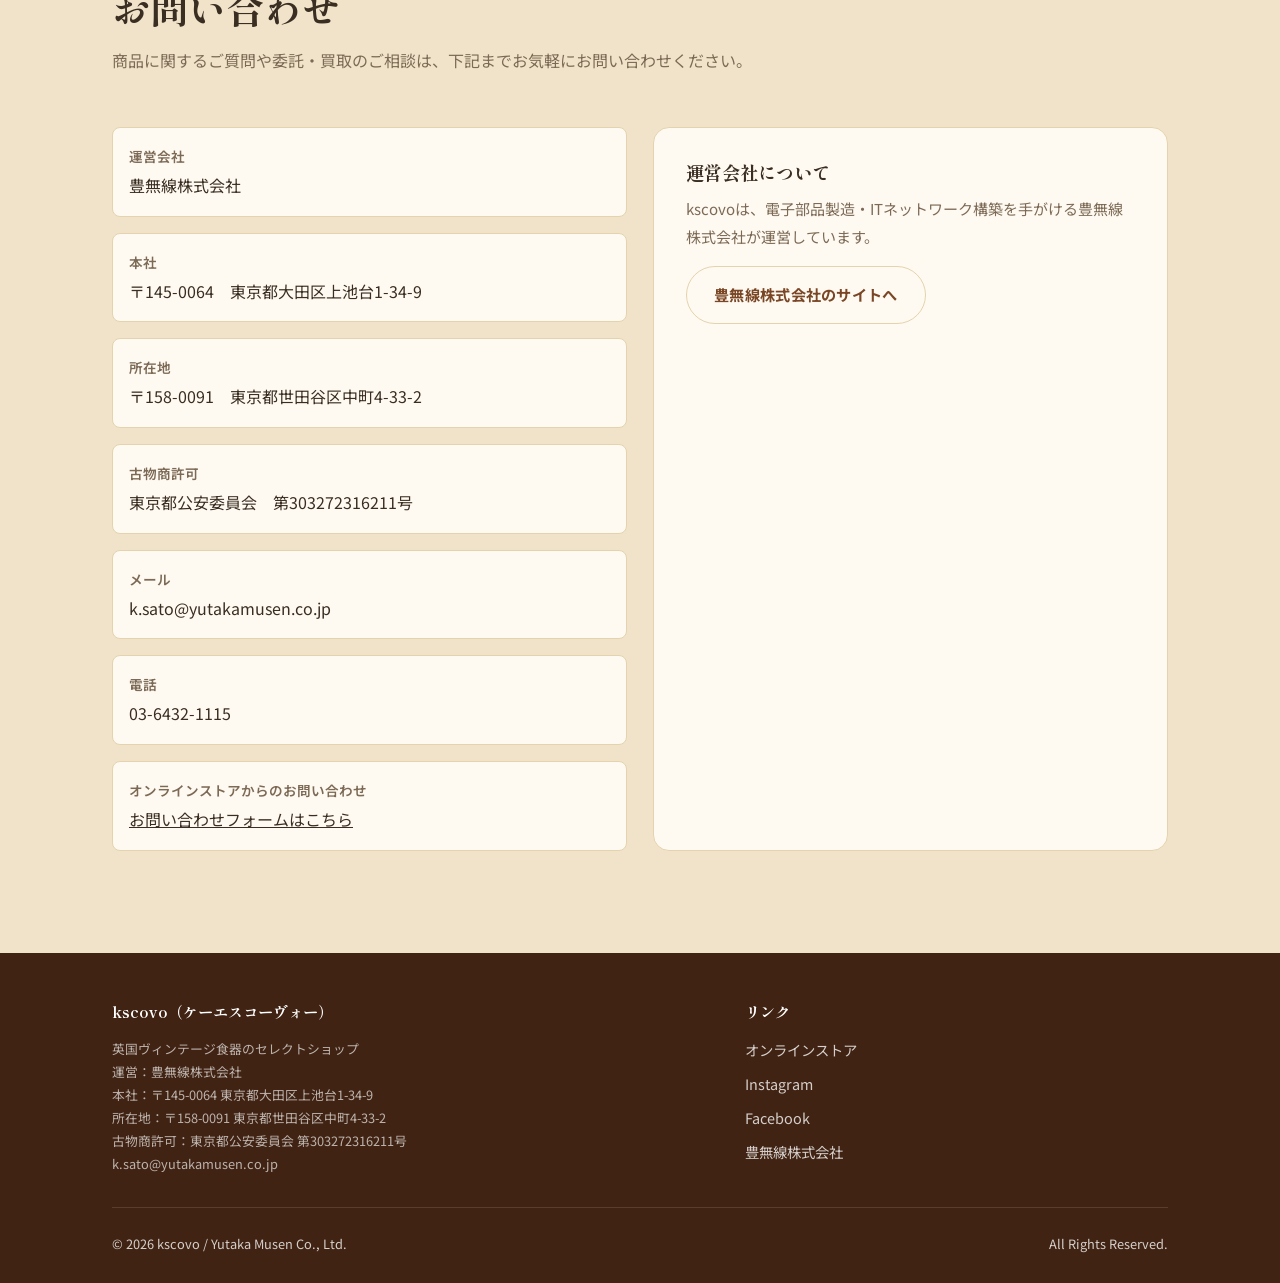
==== commit b0769d3a: "4点修正 本社を追加：〒145-0064 東京都大田区上池台1-34-9(所在地の上に新規追加) 古物商許可番号を第303272316211号に修正 メールをk.sato@yutakamusen." ====
--- a/kscovo.html
+++ b/kscovo.html
@@ -181,6 +181,12 @@
           </li>
           <li>
             <div>
+              <b>本社</b>
+              〒145-0064　東京都大田区上池台1-34-9
+            </div>
+          </li>
+          <li>
+            <div>
               <b>所在地</b>
               〒158-0091　東京都世田谷区中町4-33-2
             </div>
@@ -188,19 +194,19 @@
           <li>
             <div>
               <b>古物商許可</b>
-              東京都公安委員会　第302181507322号
+              東京都公安委員会　第303272316211号
             </div>
           </li>
           <li>
             <div>
               <b>メール</b>
-              yutaka@yutakamusen.co.jp
+              k.sato@yutakamusen.co.jp
             </div>
           </li>
           <li>
             <div>
               <b>電話</b>
-              03-3784-2311
+              03-6432-1115
             </div>
           </li>
           <li>
@@ -228,9 +234,10 @@
         <p class="small-note" style="color:rgba(255,255,255,.65);max-width:26rem;">
           英国ヴィンテージ食器のセレクトショップ<br>
           運営：豊無線株式会社<br>
-          〒158-0091 東京都世田谷区中町4-33-2<br>
-          古物商許可：東京都公安委員会 第302181507322号<br>
-          yutaka@yutakamusen.co.jp
+          本社：〒145-0064 東京都大田区上池台1-34-9<br>
+          所在地：〒158-0091 東京都世田谷区中町4-33-2<br>
+          古物商許可：東京都公安委員会 第303272316211号<br>
+          k.sato@yutakamusen.co.jp
         </p>
       </div>
       <div>
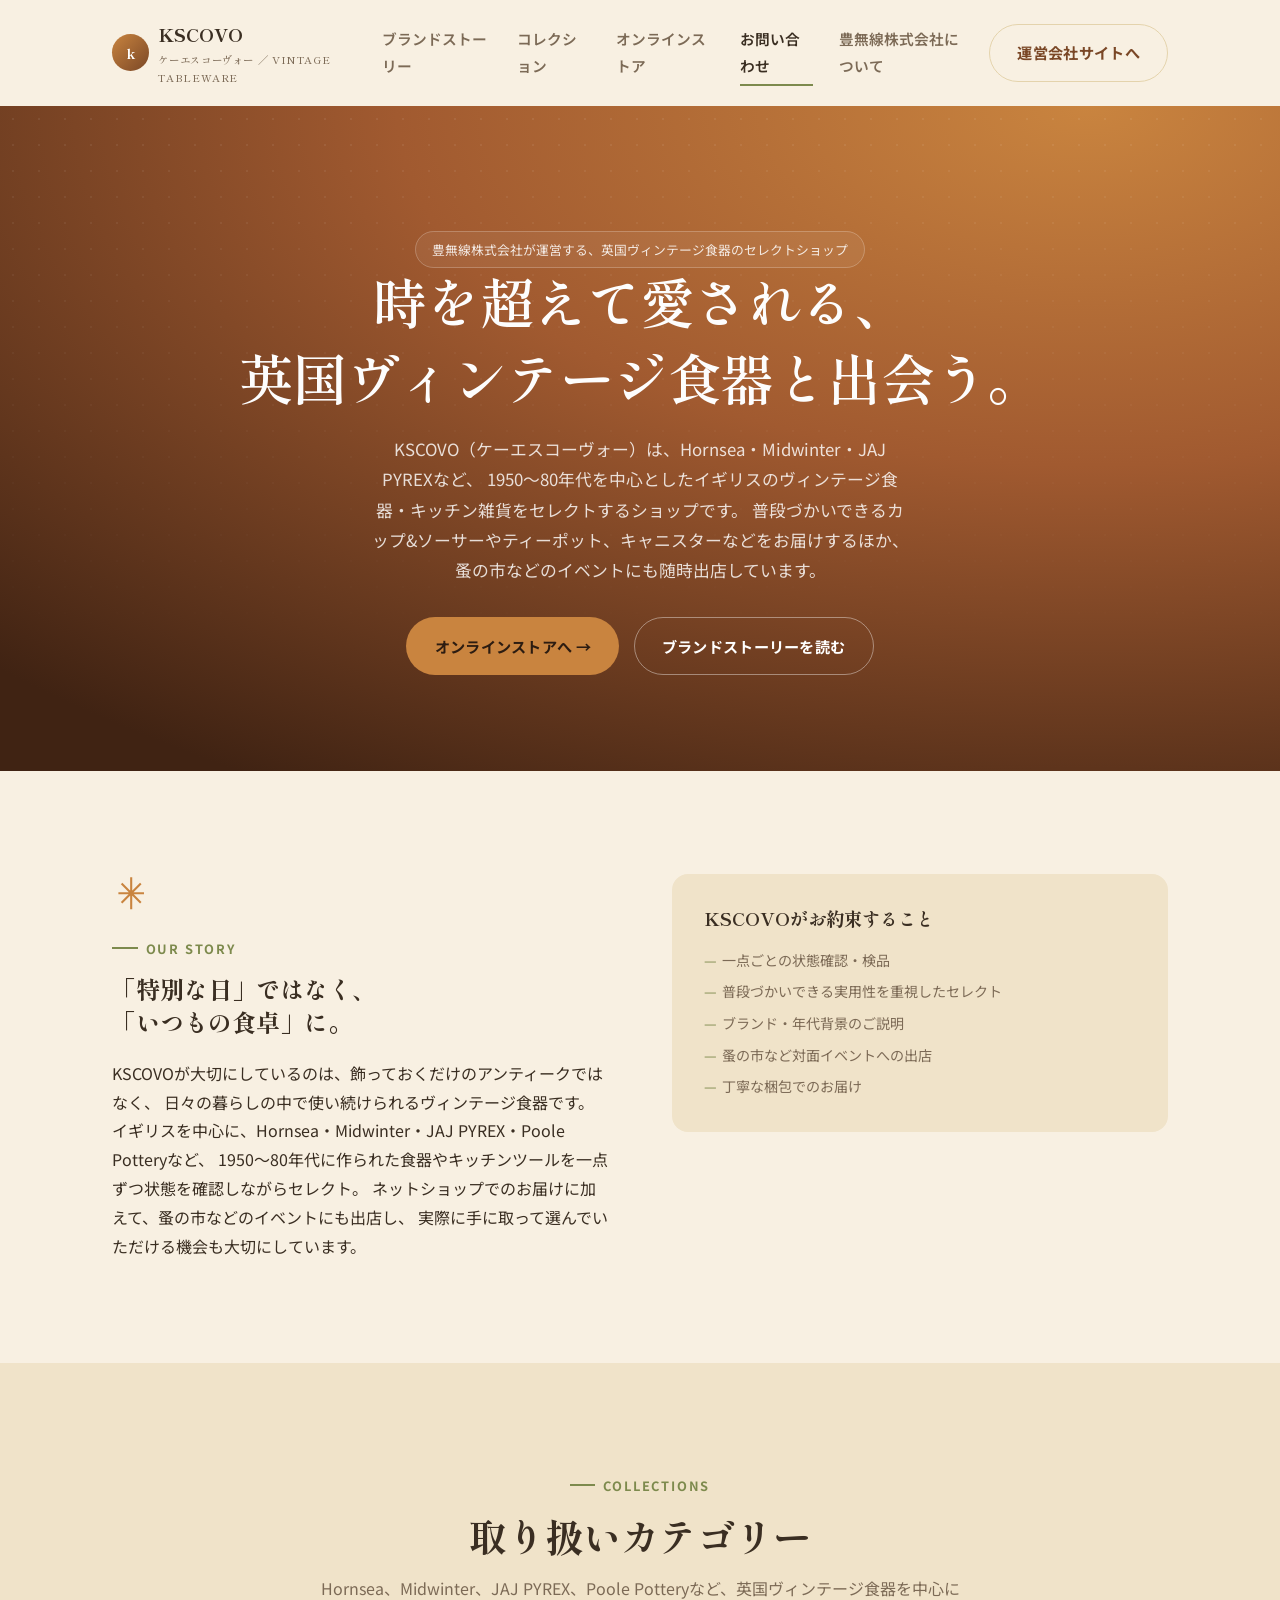
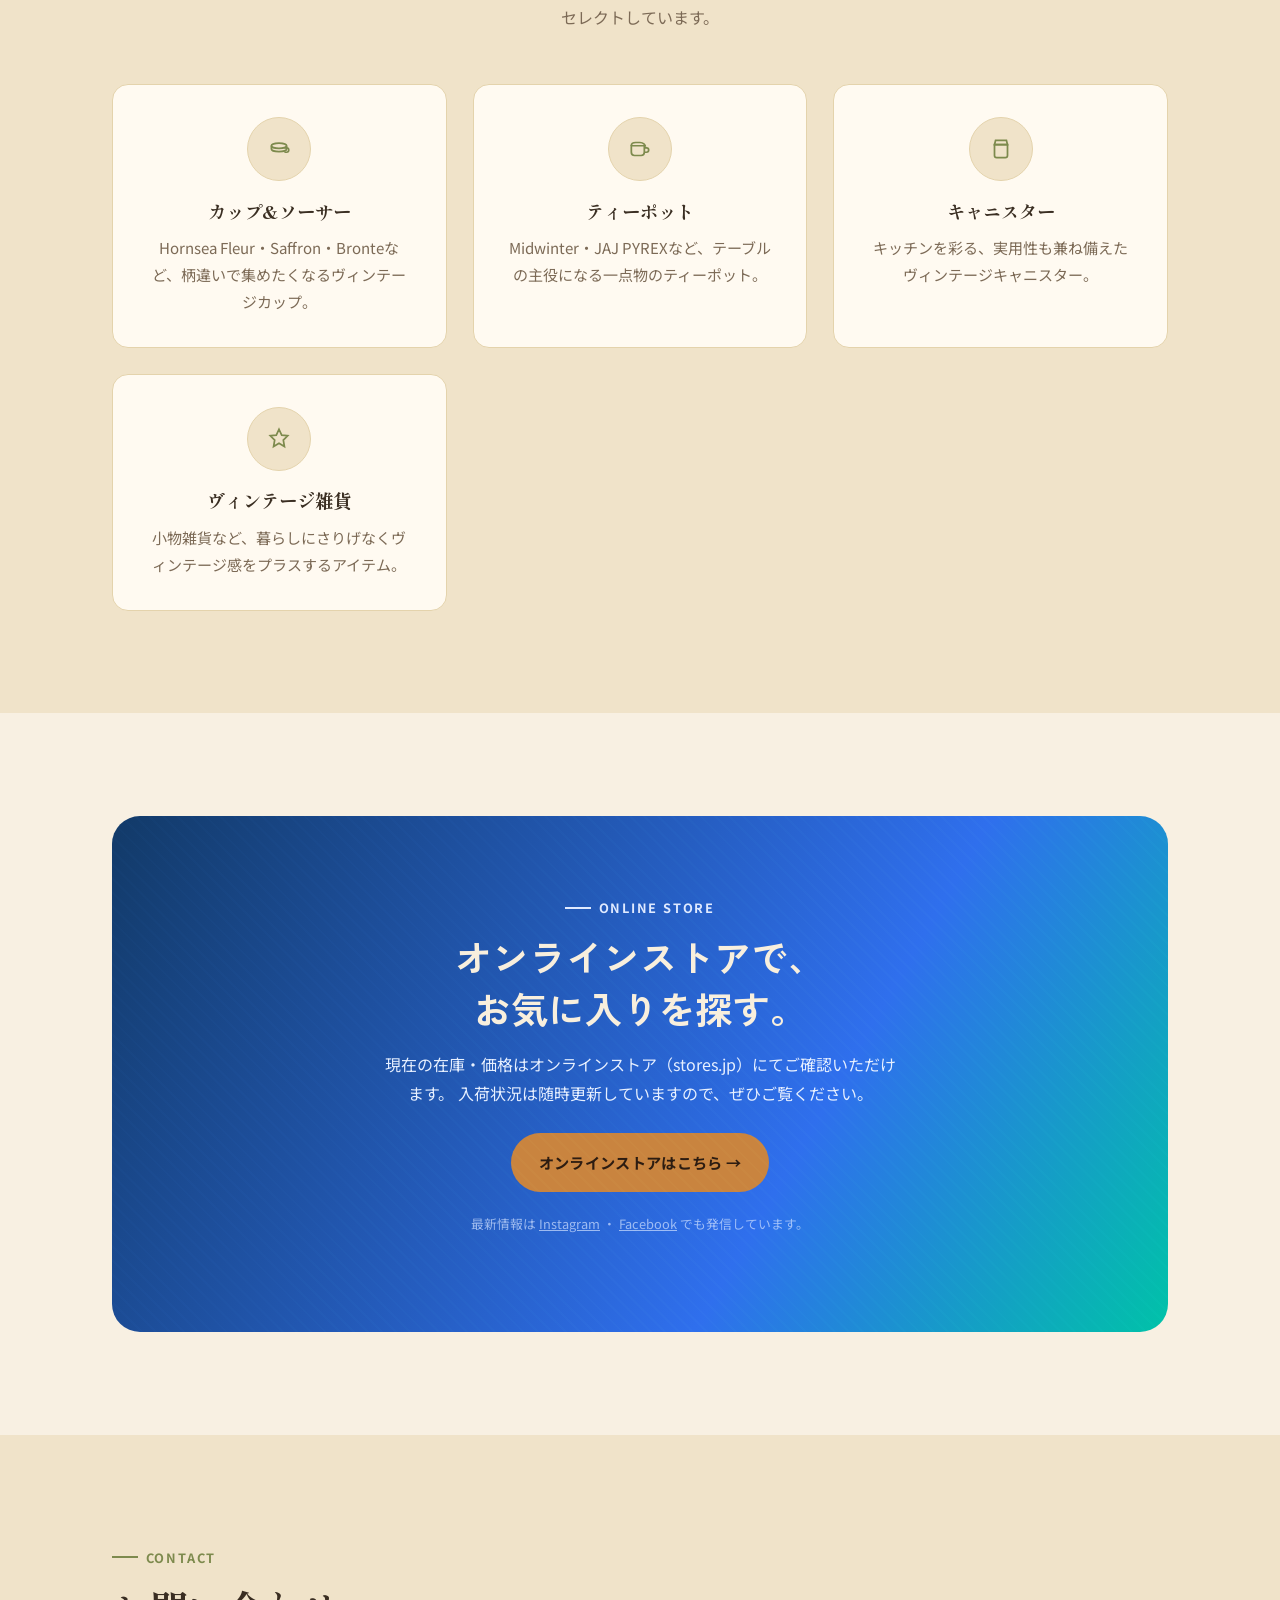
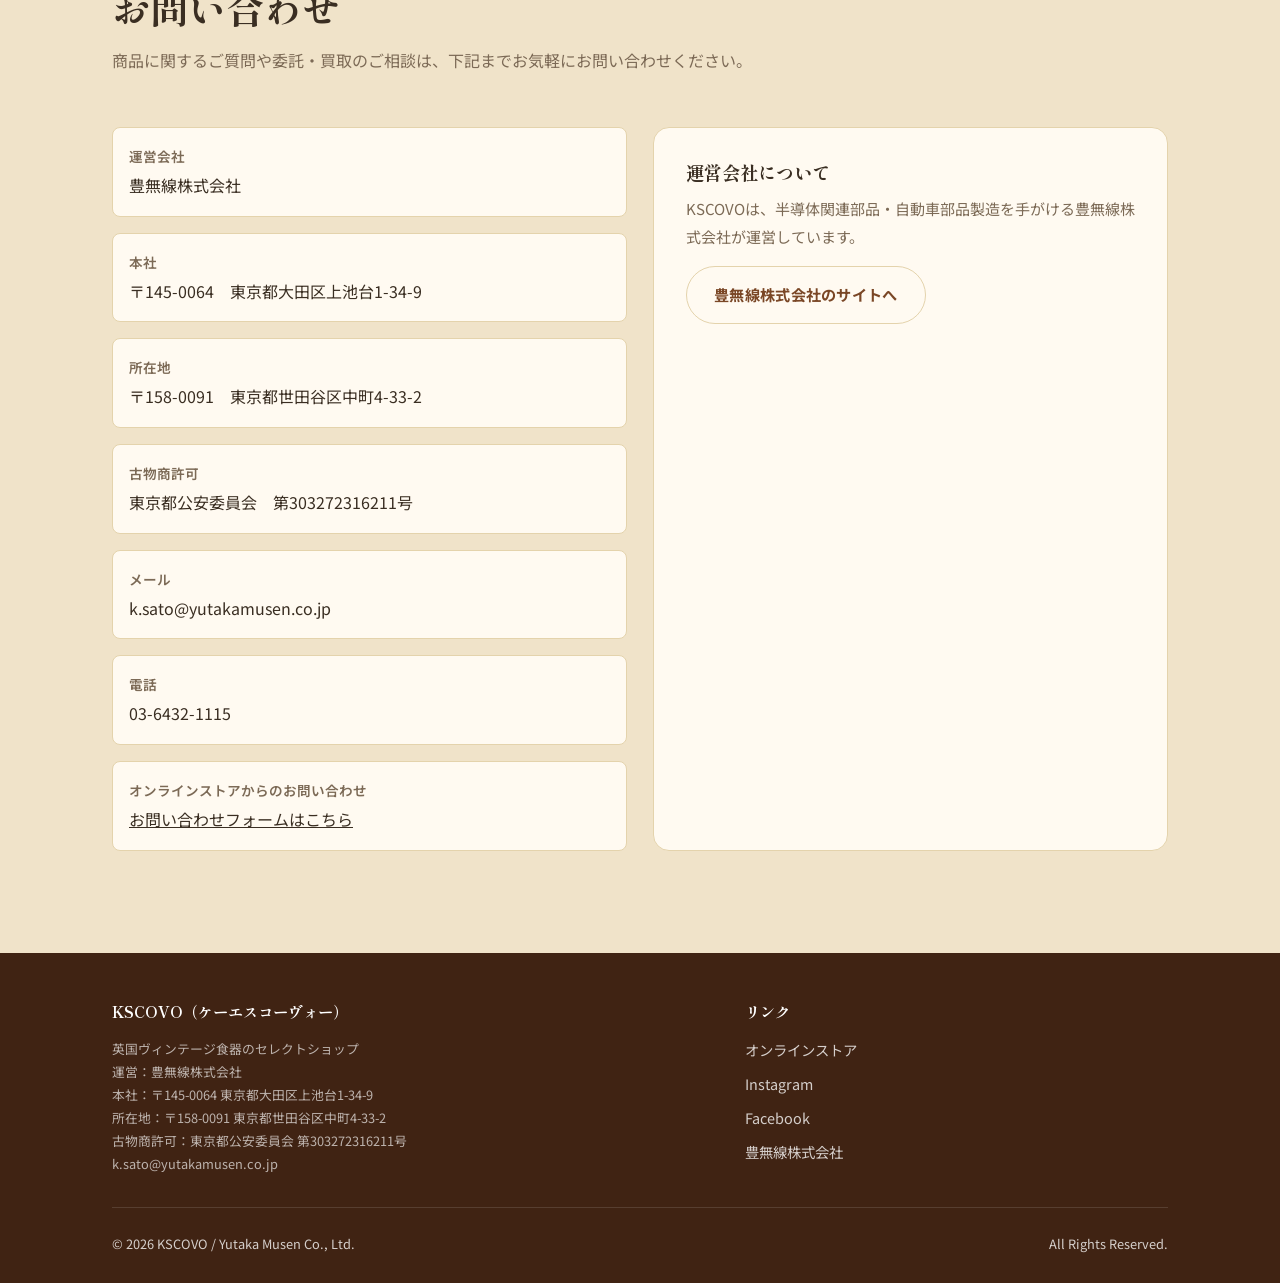
==== commit e55f8b0b: "5点修正 業種・事業内容・事業カードを「半導体関連部品製造」「自動車バッテリー関連部品製造」の2軸に全面差し替え、IT関連の記述(ネットワーク構築・サーバー導入・LAN工事など)は両ページから完全に削" ====
--- a/kscovo.html
+++ b/kscovo.html
@@ -3,8 +3,8 @@
 <head>
 <meta charset="UTF-8">
 <meta name="viewport" content="width=device-width, initial-scale=1.0">
-<title>kscovo（ケーエスコーヴォー）| 英国ヴィンテージ食器のセレクトショップ ー 豊無線株式会社</title>
-<meta name="description" content="kscovo（ケーエスコーヴォー）は、イギリスを中心とした1950〜80年代のヨーロッパ食器・キッチン雑貨を扱うヴィンテージセレクトショップです。豊無線株式会社が運営。">
+<title>KSCOVO（ケーエスコーヴォー）| 英国ヴィンテージ食器のセレクトショップ ー 豊無線株式会社</title>
+<meta name="description" content="KSCOVO（ケーエスコーヴォー）は、イギリスを中心とした1950〜80年代のヨーロッパ食器・キッチン雑貨を扱うヴィンテージセレクトショップです。2016年から豊無線株式会社が運営。">
 
 <link rel="preconnect" href="https://fonts.googleapis.com">
 <link rel="preconnect" href="https://fonts.gstatic.com" crossorigin>
@@ -19,7 +19,7 @@
     <a class="brand" href="#top">
       <span class="brand-mark">k</span>
       <span>
-        kscovo
+        KSCOVO
         <small>ケーエスコーヴォー ／ VINTAGE TABLEWARE</small>
       </span>
     </a>
@@ -50,7 +50,7 @@
         <span class="hero-badge" style="margin-bottom:1.5rem;">豊無線株式会社が運営する、英国ヴィンテージ食器のセレクトショップ</span>
         <h1 style="font-family:'Shippori Mincho',serif; font-weight:600;">時を超えて愛される、<br>英国ヴィンテージ食器と出会う。</h1>
         <p class="lead" style="margin-inline:auto;">
-          kscovo（ケーエスコーヴォー）は、Hornsea・Midwinter・JAJ PYREXなど、
+          KSCOVO（ケーエスコーヴォー）は、Hornsea・Midwinter・JAJ PYREXなど、
           1950〜80年代を中心としたイギリスのヴィンテージ食器・キッチン雑貨をセレクトするショップです。
           普段づかいできるカップ&amp;ソーサーやティーポット、キャニスターなどをお届けするほか、
           蚤の市などのイベントにも随時出店しています。
@@ -72,7 +72,7 @@
           <span class="eyebrow">Our Story</span>
           <h2>「特別な日」ではなく、<br>「いつもの食卓」に。</h2>
           <p style="margin-top:1.25rem;">
-            kscovoが大切にしているのは、飾っておくだけのアンティークではなく、
+            KSCOVOが大切にしているのは、飾っておくだけのアンティークではなく、
             日々の暮らしの中で使い続けられるヴィンテージ食器です。
             イギリスを中心に、Hornsea・Midwinter・JAJ PYREX・Poole Potteryなど、
             1950〜80年代に作られた食器やキッチンツールを一点ずつ状態を確認しながらセレクト。
@@ -82,7 +82,7 @@
         </div>
         <div class="reveal">
           <div class="card" style="background:var(--color-bg-alt); border:none;">
-            <h3 style="margin-bottom:1rem;">kscovoがお約束すること</h3>
+            <h3 style="margin-bottom:1rem;">KSCOVOがお約束すること</h3>
             <ul style="margin-top:0;">
               <li>一点ごとの状態確認・検品</li>
               <li>普段づかいできる実用性を重視したセレクト</li>
@@ -218,7 +218,7 @@
         </ul>
         <div class="card" style="background:var(--color-surface);">
           <h3>運営会社について</h3>
-          <p>kscovoは、電子部品製造・ITネットワーク構築を手がける豊無線株式会社が運営しています。</p>
+          <p>KSCOVOは、半導体関連部品・自動車部品製造を手がける豊無線株式会社が運営しています。</p>
           <a class="btn btn-outline" href="index.html" style="margin-top:1rem;">豊無線株式会社のサイトへ</a>
         </div>
       </div>
@@ -230,7 +230,7 @@
   <div class="container">
     <div class="footer-grid" style="grid-template-columns:1.4fr 1fr;">
       <div>
-        <h4>kscovo（ケーエスコーヴォー）</h4>
+        <h4>KSCOVO（ケーエスコーヴォー）</h4>
         <p class="small-note" style="color:rgba(255,255,255,.65);max-width:26rem;">
           英国ヴィンテージ食器のセレクトショップ<br>
           運営：豊無線株式会社<br>
@@ -251,7 +251,7 @@
       </div>
     </div>
     <div class="footer-bottom">
-      <span>&copy; <span data-year>2026</span> kscovo / Yutaka Musen Co., Ltd.</span>
+      <span>&copy; <span data-year>2026</span> KSCOVO / Yutaka Musen Co., Ltd.</span>
       <span>All Rights Reserved.</span>
     </div>
   </div>
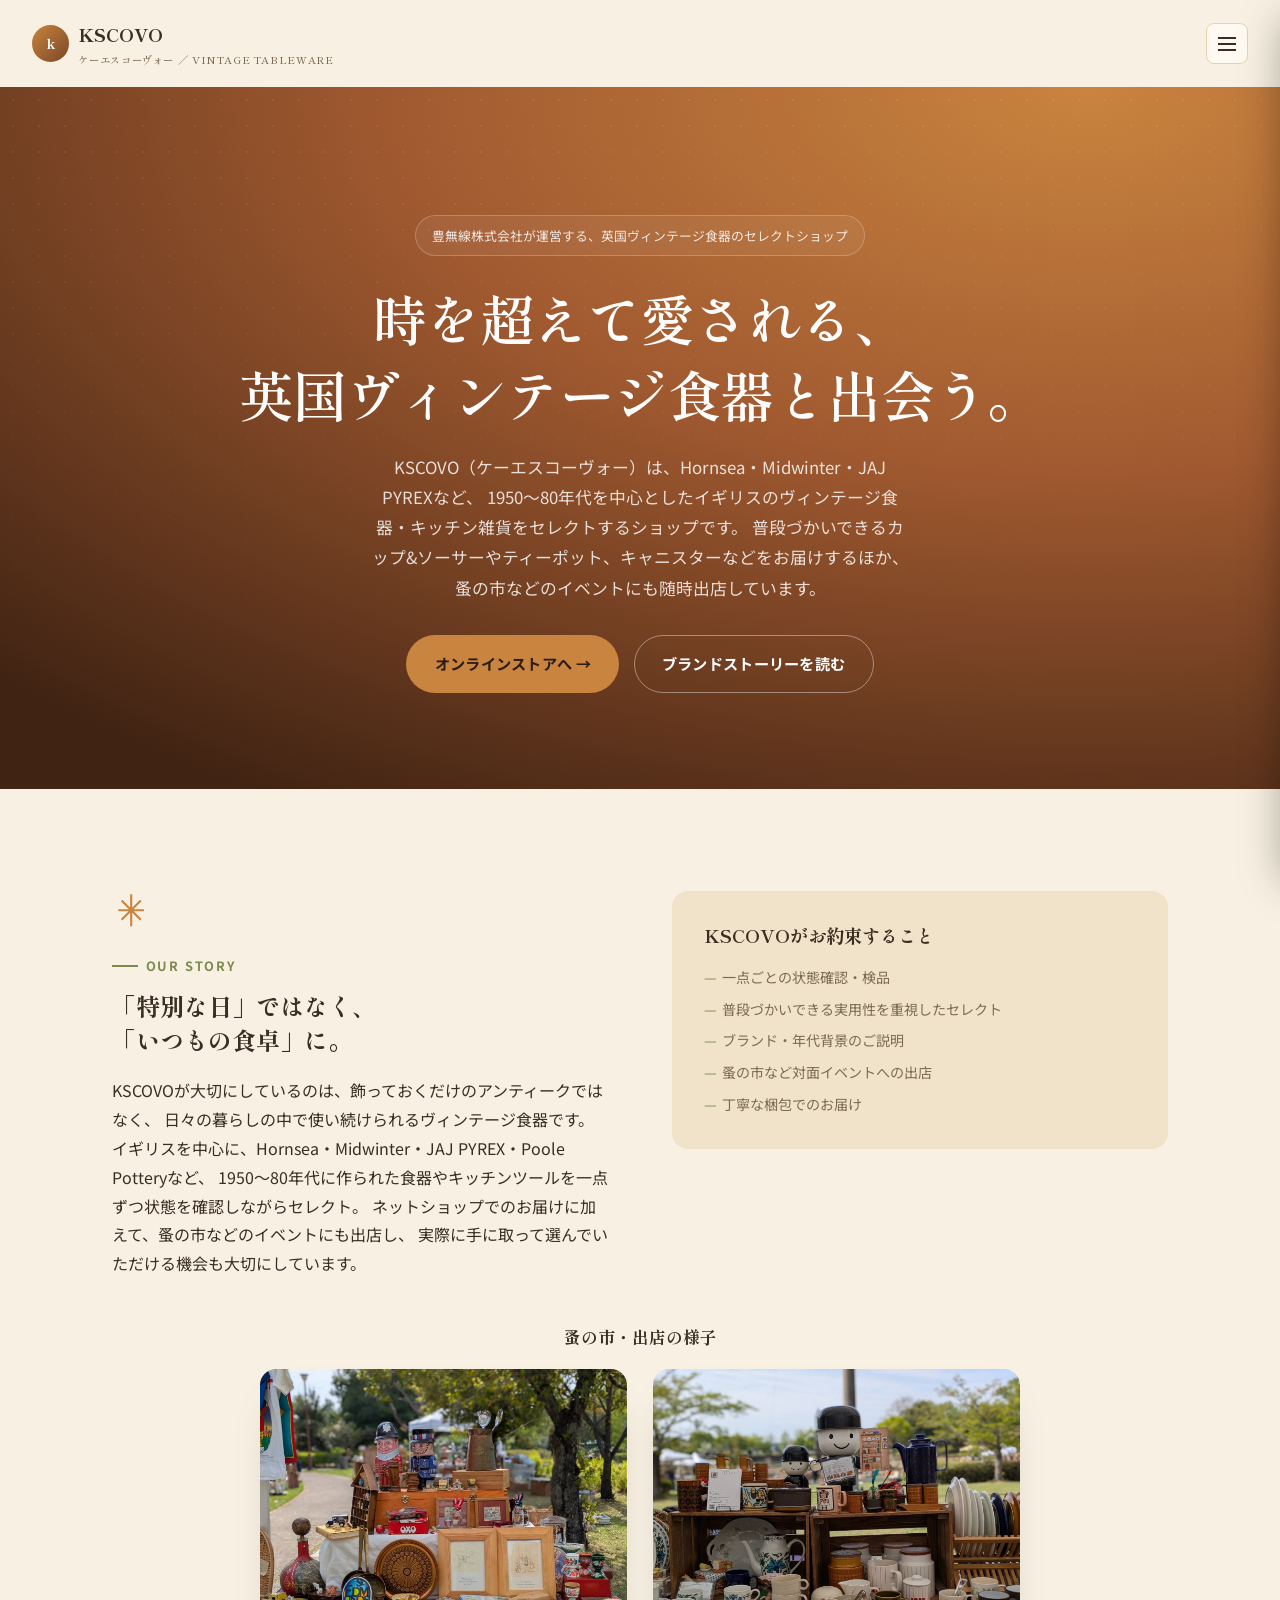
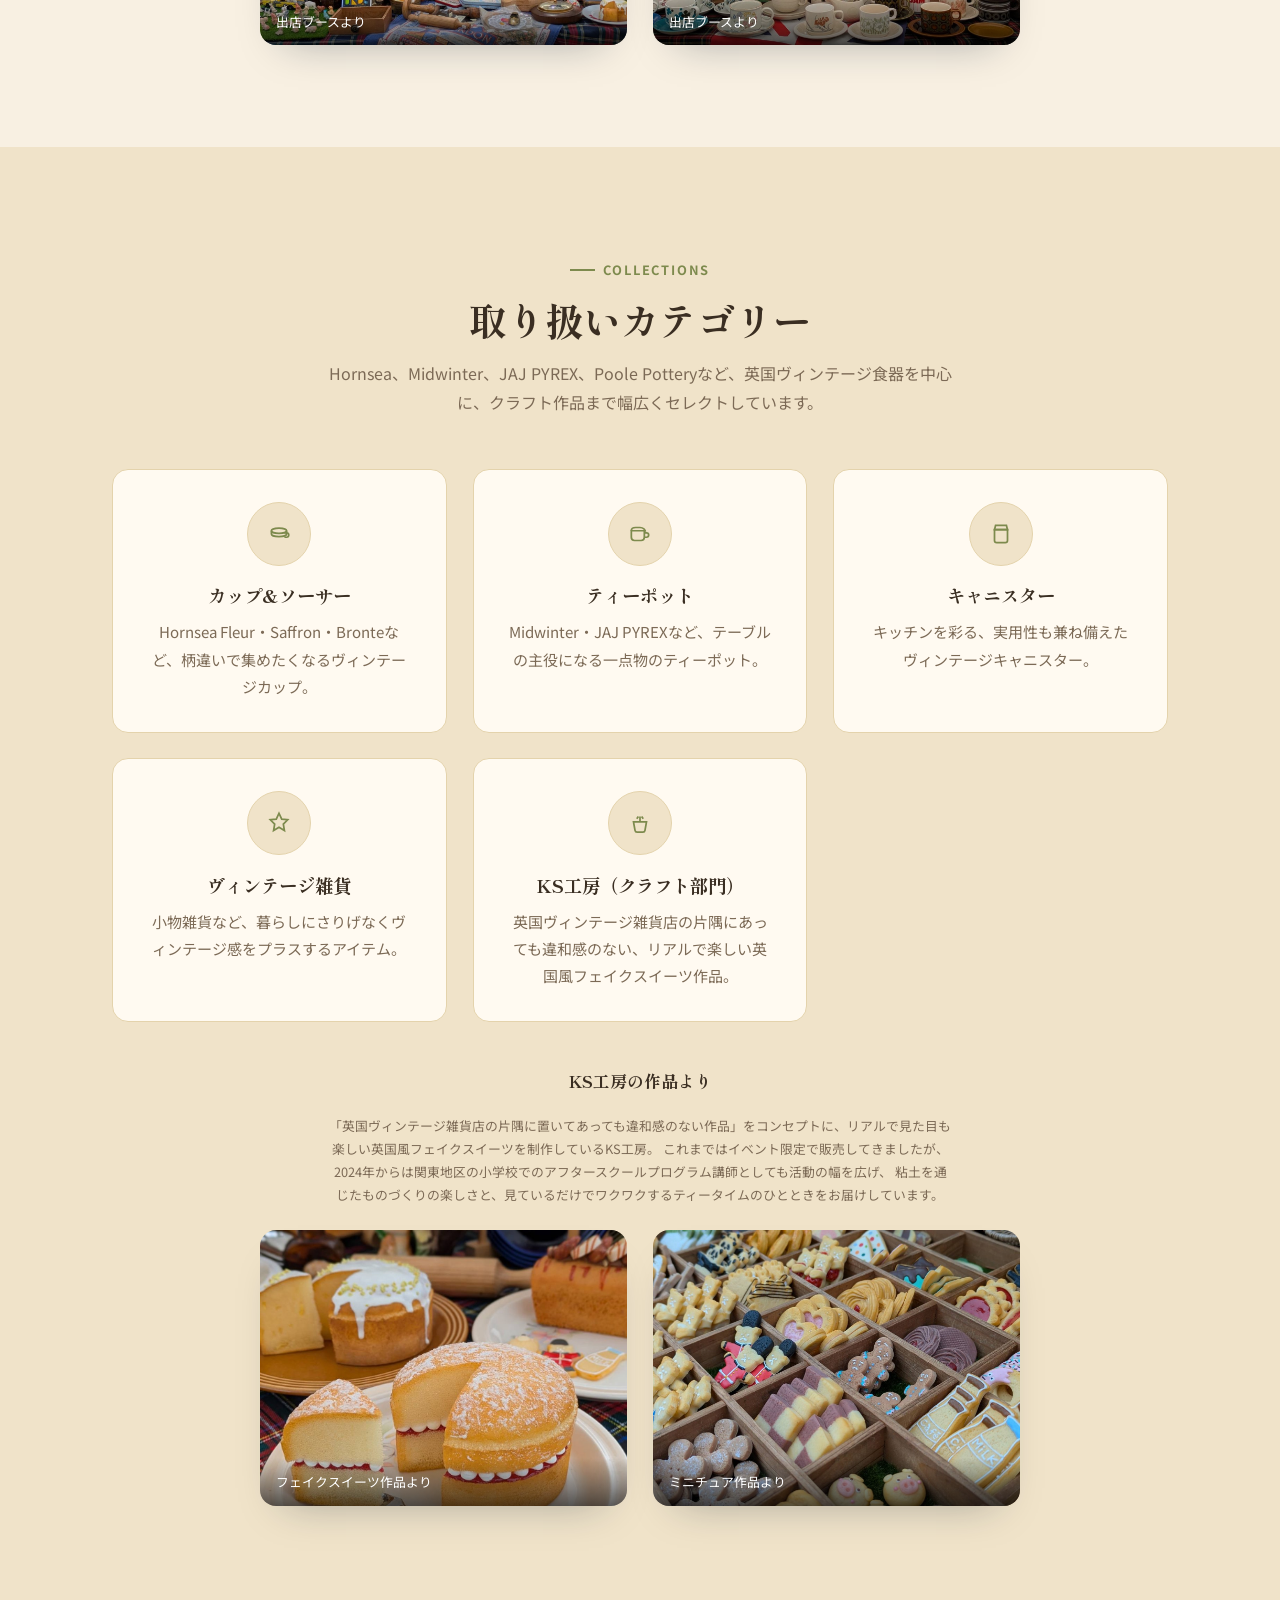
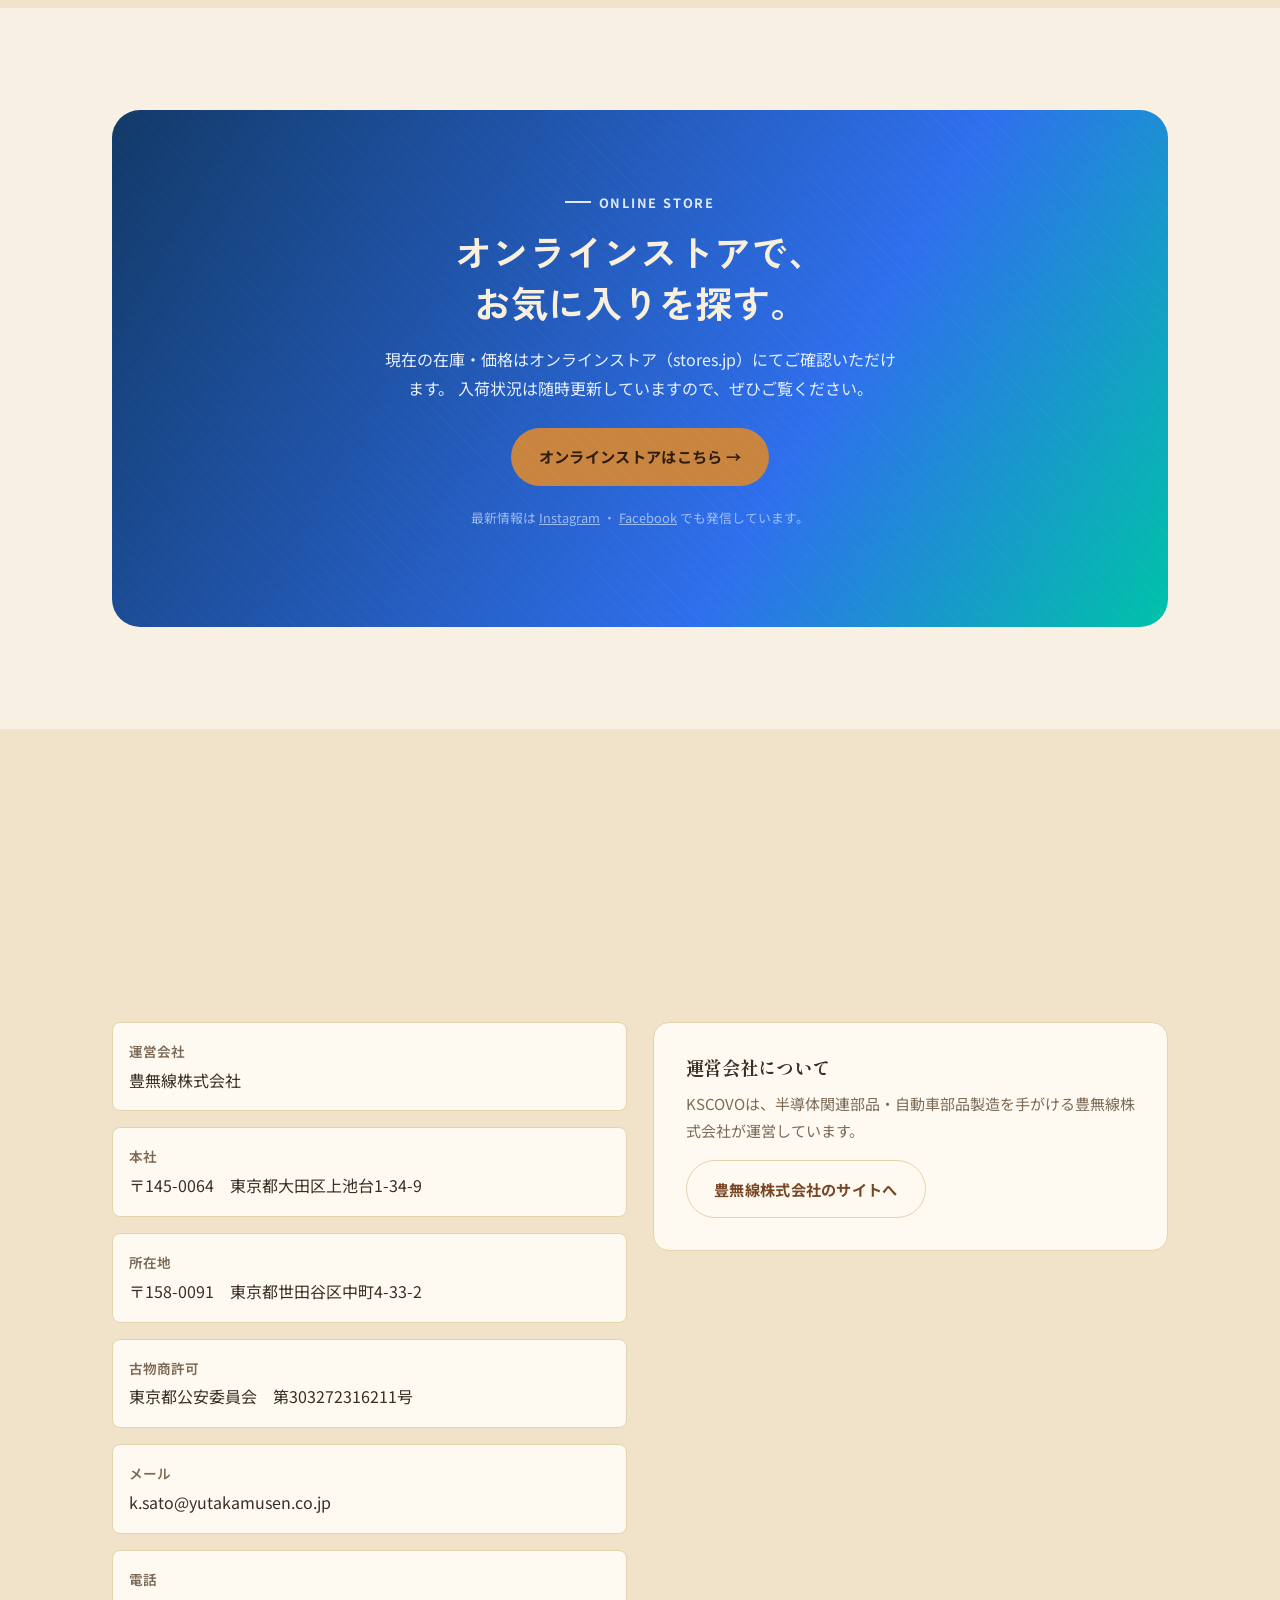
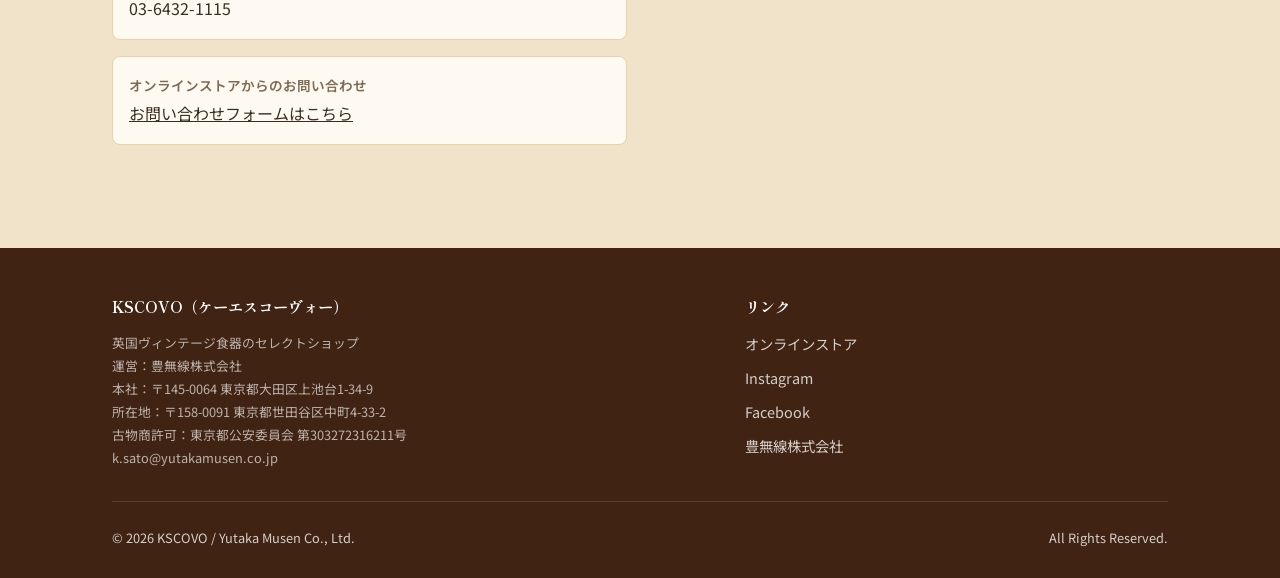
==== commit 74f2992a: "Add files via upload イメージ画像追加 KS工房事業追加" ====
--- a/kscovo.html
+++ b/kscovo.html
@@ -93,6 +93,20 @@
           </div>
         </div>
       </div>
+
+      <div class="reveal" style="margin-top:3rem;">
+        <h3 style="font-size:1.05rem;margin-bottom:1.25rem;text-align:center;">蚤の市・出店の様子</h3>
+        <div class="photo-gallery" style="max-width:760px;margin-inline:auto;">
+          <figure class="photo-card">
+            <img src="kscovo-photo-1.jpg" alt="KSCOVOが出店した際の英国アンティーク雑貨のディスプレイ" loading="lazy">
+            <figcaption>出店ブースより</figcaption>
+          </figure>
+          <figure class="photo-card">
+            <img src="kscovo-photo-2.jpg" alt="KSCOVOが出店した際のヴィンテージ食器のディスプレイ" loading="lazy">
+            <figcaption>出店ブースより</figcaption>
+          </figure>
+        </div>
+      </div>
     </div>
   </section>
 
@@ -102,7 +116,7 @@
       <div class="section-head center reveal">
         <span class="eyebrow">Collections</span>
         <h2>取り扱いカテゴリー</h2>
-        <p>Hornsea、Midwinter、JAJ PYREX、Poole Potteryなど、英国ヴィンテージ食器を中心にセレクトしています。</p>
+        <p>Hornsea、Midwinter、JAJ PYREX、Poole Potteryなど、英国ヴィンテージ食器を中心に、クラフト作品まで幅広くセレクトしています。</p>
       </div>
 
       <div class="grid grid-3">
@@ -133,6 +147,32 @@
           </div>
           <h3>ヴィンテージ雑貨</h3>
           <p>小物雑貨など、暮らしにさりげなくヴィンテージ感をプラスするアイテム。</p>
+        </div>
+        <div class="card icon-card reveal">
+          <div class="icon-circle" aria-hidden="true">
+            <svg width="26" height="26" viewBox="0 0 24 24" fill="none" stroke="currentColor" stroke-width="1.6"><path d="M6 11h12l-1.4 7.8a2 2 0 0 1-2 1.7H9.4a2 2 0 0 1-2-1.7L6 11Z"/><path d="M12 11V6M9 8l1.5-2M15 8l-1.5-2"/></svg>
+          </div>
+          <h3>KS工房（クラフト部門）</h3>
+          <p>英国ヴィンテージ雑貨店の片隅にあっても違和感のない、リアルで楽しい英国風フェイクスイーツ作品。</p>
+        </div>
+      </div>
+
+      <div class="reveal" style="margin-top:3rem;">
+        <h3 style="font-size:1.05rem;margin-bottom:1.25rem;text-align:center;">KS工房の作品より</h3>
+        <p class="small-note text-center" style="max-width:39rem;margin-inline:auto;margin-bottom:1.5rem;">
+          「英国ヴィンテージ雑貨店の片隅に置いてあっても違和感のない作品」をコンセプトに、リアルで見た目も楽しい英国風フェイクスイーツを制作しているKS工房。
+          これまではイベント限定で販売してきましたが、2024年からは関東地区の小学校でのアフタースクールプログラム講師としても活動の幅を広げ、
+          粘土を通じたものづくりの楽しさと、見ているだけでワクワクするティータイムのひとときをお届けしています。
+        </p>
+        <div class="photo-gallery" style="max-width:760px;margin-inline:auto;">
+          <figure class="photo-card">
+            <img src="ksfactory-photo-1.jpg" alt="KS工房が制作した英国風フェイクスイーツ(ヴィクトリアスポンジケーキ)" loading="lazy">
+            <figcaption>フェイクスイーツ作品より</figcaption>
+          </figure>
+          <figure class="photo-card">
+            <img src="ksfactory-photo-2.jpg" alt="KS工房が制作したミニチュアクッキーのフェイクスイーツ作品" loading="lazy">
+            <figcaption>ミニチュア作品より</figcaption>
+          </figure>
         </div>
       </div>
     </div>
--- a/style.css
+++ b/style.css
@@ -125,7 +125,7 @@
   padding-block:1.1rem;
   transition:background .3s var(--ease), box-shadow .3s var(--ease), padding .3s var(--ease), backdrop-filter .3s var(--ease);
 }
-.site-header .container{ display:flex; align-items:center; justify-content:space-between; gap:1rem; }
+.site-header .container{ display:flex; align-items:center; justify-content:space-between; gap:1rem; max-width:1440px; }
 .site-header.is-scrolled{
   background:color-mix(in srgb, var(--color-bg) 82%, transparent);
   backdrop-filter:blur(14px);
@@ -143,10 +143,11 @@
 .theme-kscovo .brand-mark{ border-radius:50%; background:linear-gradient(135deg, var(--color-accent), var(--color-primary)); }
 .brand small{ display:block; font-size:.65rem; font-weight:500; color:var(--color-text-muted); letter-spacing:.06em; }
 
-.nav-links{ display:flex; align-items:center; gap:clamp(1rem,2vw,2rem); }
+.nav-links{ display:flex; align-items:center; gap:clamp(1rem,1.6vw,2rem); }
 .nav-links a{
   font-size:.92rem; font-weight:600; color:var(--color-text-muted);
   position:relative; padding:.3rem 0; transition:color .2s;
+  white-space:nowrap;
 }
 .nav-links a::after{
   content:""; position:absolute; left:0; bottom:-2px; height:2px; width:0;
@@ -171,7 +172,7 @@
 .nav-toggle[aria-expanded="true"] span::before{ transform:translateY(6px) rotate(45deg); }
 .nav-toggle[aria-expanded="true"] span::after{ transform:translateY(-6px) rotate(-45deg); }
 
-@media (max-width: 860px){
+@media (max-width: 1320px){
   .nav-links{
     position:fixed; inset:0 0 0 auto; width:min(78vw,320px); height:100vh;
     background:var(--color-surface); flex-direction:column; align-items:flex-start;
@@ -202,6 +203,7 @@
 .hero-actions{ display:flex; flex-wrap:wrap; gap:.9rem; }
 .hero-badges{ display:flex; flex-wrap:wrap; gap:.6rem; margin-top:2.5rem; }
 .hero-badge{
+  display:inline-block;
   border:1px solid rgba(255,255,255,.22); border-radius:999px; padding:.5rem 1rem;
   font-size:.8rem; color:rgba(255,255,255,.85); background:rgba(255,255,255,.06);
 }
@@ -221,6 +223,23 @@
 .grid-2{ grid-template-columns:repeat(2,1fr); }
 @media (max-width:960px){ .grid-3{ grid-template-columns:repeat(2,1fr); } }
 @media (max-width:640px){ .grid-3, .grid-2{ grid-template-columns:1fr; } }
+
+/* ---------- 実績フォトギャラリー ---------- */
+.photo-gallery{ display:grid; grid-template-columns:repeat(2,1fr); gap:var(--gap); }
+.photo-card{
+  position:relative; margin:0; border-radius:var(--radius-md); overflow:hidden;
+  aspect-ratio:4/3; box-shadow:0 20px 40px -24px rgba(15,30,50,.35);
+}
+.photo-card img{
+  width:100%; height:100%; object-fit:cover; display:block;
+  transition:transform .6s var(--ease);
+}
+.photo-card:hover img{ transform:scale(1.07); }
+.photo-card figcaption{
+  position:absolute; left:0; right:0; bottom:0; padding:.75rem 1rem;
+  font-size:.8rem; color:#fff; background:linear-gradient(to top, rgba(0,0,0,.6), transparent);
+}
+@media (max-width:640px){ .photo-gallery{ grid-template-columns:1fr; } }
 
 .card{
   background:var(--color-surface); border:1px solid var(--color-border);
@@ -291,7 +310,7 @@
 @media (max-width:640px){ .news-item{ grid-template-columns:1fr; gap:.4rem; } }
 
 /* ---------- アクセス/連絡先 ---------- */
-.contact-grid{ display:grid; grid-template-columns:1fr 1fr; gap:var(--gap); }
+.contact-grid{ display:grid; grid-template-columns:1fr 1fr; gap:var(--gap); align-items:start; }
 @media (max-width:860px){ .contact-grid{ grid-template-columns:1fr; } }
 .map-frame{ border-radius:var(--radius-md); overflow:hidden; border:1px solid var(--color-border); }
 .map-frame iframe{ width:100%; height:100%; min-height:320px; border:0; display:block; }
